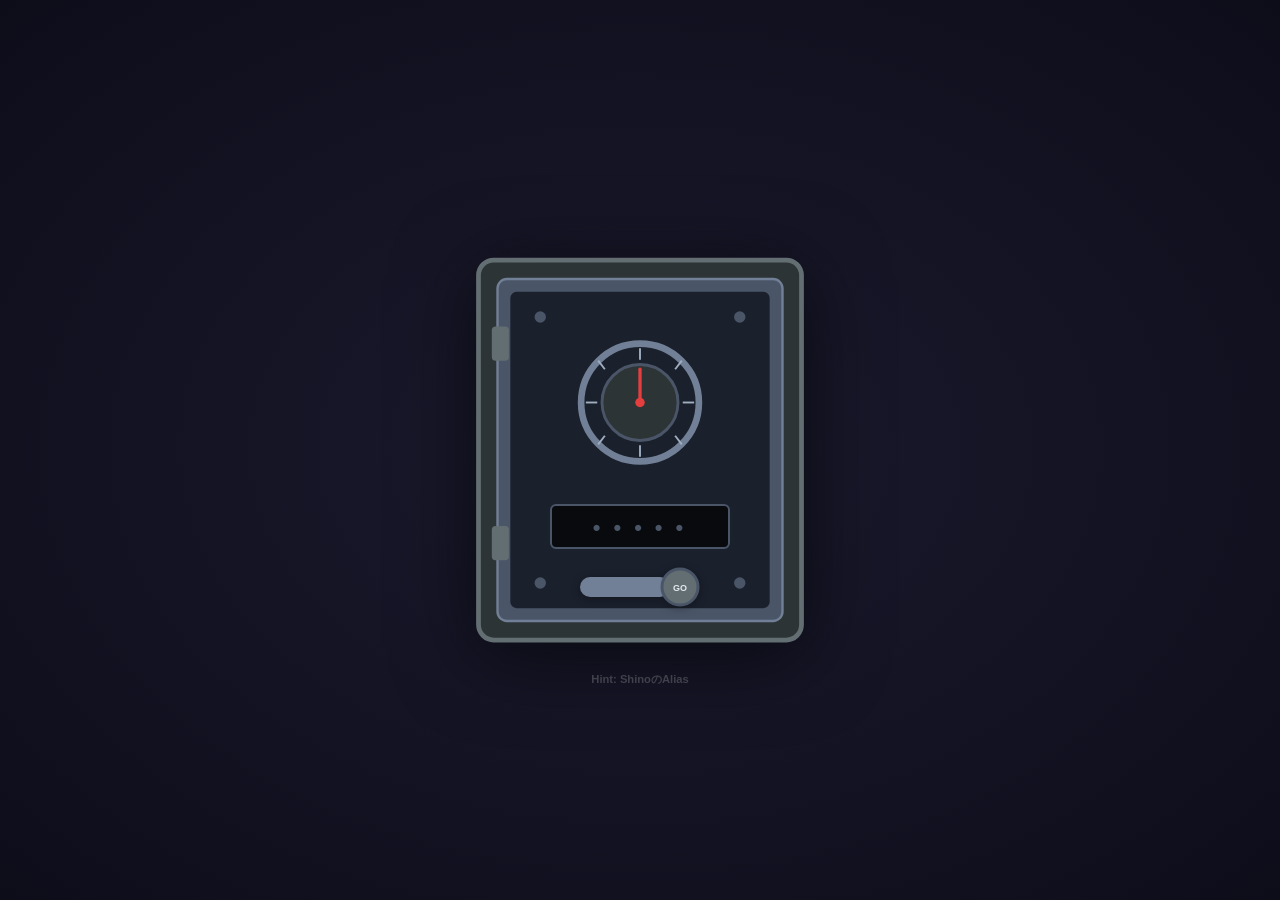
==== index.html @ c8a21c86 "Update index.html" ====
<!DOCTYPE html>
<html lang="ja"><head><style id="qw-theme">:root {
  --color-bg: #f2f1f4;
  --color-text: #352f3d;
  --color-navbar-bg: #eae8ed;
  --color-bg-chat-view: #fcfcfd;
  --color-bg-secondary: #ffffff;
  --color-bg-tertiary: #eae8ed;
  --color-bg-hover: #dcdadf;
  --color-surface: #eae8ed;
  --color-surface-hover: #dcdadf;
  --color-surface-active: #c1bec6;
  --color-border: #c1bec6;
  --color-border-light: #dcdadf;
  --color-border-strong: #c1bec6;
  --color-primary: #4200db;
  --color-primary-dark: #35009e;
  --color-primary-light: #8575ff;
  --color-primary-bg: #e8e6ff;
  --color-primary-hover-border: #35009e;
  --color-nav-icon-active: #4200db;
  --color-nav-hover-border: #4200db;
  --color-primary-alpha-3: color-mix(in srgb, #4200db 3%, transparent);
  --color-primary-alpha-5: color-mix(in srgb, #4200db 5%, transparent);
  --color-primary-alpha-8: color-mix(in srgb, #4200db 8%, transparent);
  --color-primary-alpha-12: color-mix(in srgb, #4200db 12%, transparent);
  --color-primary-alpha-15: color-mix(in srgb, #4200db 15%, transparent);
  --color-primary-alpha-20: color-mix(in srgb, #4200db 20%, transparent);
  --color-primary-alpha-25: color-mix(in srgb, #4200db 25%, transparent);
  --color-primary-alpha-30: color-mix(in srgb, #4200db 30%, transparent);
  --color-primary-alpha-40: color-mix(in srgb, #4200db 40%, transparent);
  --color-primary-alpha-50: color-mix(in srgb, #4200db 50%, transparent);
  --color-primary-alpha-60: color-mix(in srgb, #4200db 60%, transparent);
  --color-primary-subtle: color-mix(in srgb, #4200db 18%, transparent);
  --color-primary-border: #8575ff;
  --color-focus-ring: color-mix(in srgb, #4200db 50%, transparent);
  --color-sidebar-hover: color-mix(in srgb, #4200db 12%, transparent);
  --color-accent: #4200db;
  --color-accent-foreground: #4200db;
  --color-accent-dark: #35009e;
  --color-accent-light: #e8e6ff;
  --color-accent-inverse: #ffffff;
  --color-link: #4200db;
  --color-primary-gradient-end: #e8e6ff;
  --color-primary-bg-solid: #eae8ed;
  --color-user-bubble: #F3F3F7;
  --color-user-bubble-text: #352f3d;
  --color-text-secondary: #5e5966;
  --color-text-tertiary: #7a7582;
  --color-text-muted: #938f9b;
  --color-text-on-primary: #f2f1f4;
  --color-success: #00802f;
  --color-success-dark: #00471e;
  --color-success-light: #d9ffd6;
  --color-success-hover: #005c26;
  --color-success-bg: #e6f4eb;
  --color-success-border: #c4dccb;
  --color-success-foreground: #00802f;
  --color-success-dark-foreground: #00471e;
  --color-success-text: #00471e;
  --color-error: #db0000;
  --color-error-dark: #700000;
  --color-error-light: #ffe0e0;
  --color-error-hover: #ffe0e0;
  --color-error-bg: #fbe9ea;
  --color-error-border: #eecbcd;
  --color-error-active-border: #db0000;
  --color-error-foreground: #db0000;
  --color-error-dark-foreground: #700000;
  --color-error-inverse: #ffffff;
  --color-error-text: #700000;
  --color-warning: #f2b100;
  --color-warning-dark: #573a00;
  --color-warning-light: #fffbbd;
  --color-warning-hover: #db9200;
  --color-warning-bg: #fdf6e4;
  --color-warning-border: #f5dda6;
  --color-warning-foreground: #f2b100;
  --color-warning-dark-foreground: #573a00;
  --color-warning-inverse: #573a00;
  --color-surface-warning: #fffbbd;
  --color-text-warning: #573a00;
  --color-info: #006ce0;
  --color-info-dark: #002a66;
  --color-info-light: #d1f1ff;
  --color-info-hover: #003b8f;
  --color-info-bg: #e6f0fb;
  --color-info-border: #c0d5ec;
  --color-info-foreground: #006ce0;
  --color-info-dark-foreground: #002a66;
  --color-info-inverse: #ffffff;
  --color-overlay: #dcdadf80;
  --color-shadow: #352f3d40;
  --color-hover: #352f3d0d;
  --color-tooltip-bg: #eae8ed;
  --color-tooltip-text: #352f3d;
  --color-voice-purple: #8575ff;
  --color-voice-purple-dark: #4200db;
  --color-voice-purple-light: #8575ff;
  --color-voice-red: #db0000;
  --color-voice-red-dark: #700000;
  --color-voice-amber: #f2b100;
  --color-voice-purple-glow: rgba(66, 0, 219, .4);
  --color-voice-red-glow: rgba(219, 0, 0, .4);
  --font-sans: "Amazon Ember", "Helvetica Neue", "Segoe UI", Roboto, Helvetica, Arial, sans-serif;
  --font-mono: "SF Mono", "Monaco", "Menlo", "Consolas", monospace;
  --text-2xs: .5625rem;
  --text-xs: .625rem;
  --text-sm: .6875rem;
  --text-base: .75rem;
  --text-md: .8125rem;
  --text-lg: .875rem;
  --text-xl: 1rem;
  --text-2xl: 1.125rem;
  --text-3xl: 1.25rem;
  --text-4xl: 1.5rem;
  --text-5xl: 2rem;
  --spacing-1: calc(.25rem * 1);
  --spacing-1-5: calc(.25rem * 1.5);
  --spacing-2: calc(.25rem * 2);
  --spacing-3: calc(.25rem * 3);
  --spacing-4: calc(.25rem * 4);
  --spacing-5: calc(.25rem * 5);
  --spacing-6: calc(.25rem * 6);
  --spacing-7: calc(.25rem * 7);
  --spacing-8: calc(.25rem * 8);
  --spacing-9: calc(.25rem * 9);
  --spacing-10: calc(.25rem * 10);
  --radius-sm: 6px;
  --radius-md: 10px;
  --radius-card: 12px;
  --radius-lg: 16px;
  --radius-pill: 8px;
  --shadow-sm: 0 1px 2px rgba(53, 47, 61, .06);
  --shadow-md: 0 4px 12px rgba(53, 47, 61, .1);
  --color-success-bg-solid: #d9ffd6;
  --color-error-bg-solid: #ffe0e0;
  --color-error-border-solid: #ffe0e0;
  --color-warning-bg-solid: #fffbbd;
  --color-warning-text: #573a00;
  --color-info-bg-solid: #d1f1ff;
  --color-info-bg-solid-alt: #d1f1ff;
  --color-info-text: #002a66;
  --color-info-text-alt: #002a66;
  --color-emerald: #367c53;
  --color-teal: #0c9aa7;
  --color-code-bg: #eae8ed;
  --color-code-header-bg: #dcdadf;
  --color-code-text: #352f3d;
  --color-code-border: #c1bec6;
  --color-code-muted: #5e5966;
  --color-inline-code-bg: #eae8ed;
  --color-inline-code-text: #352f3d;
  --color-inline-code-border: #c1bec6;
  --color-scrollbar-thumb: #c1bec6;
  --color-scrollbar-track: transparent;
  --color-graph-node-text: #352f3d;
  --color-graph-node-text-dim: #938f9b;
  --color-graph-edge-default: #938f9b;
  --color-graph-edge-cross: #d08025;
  --color-graph-edge-text: #5e5966;
  --color-graph-edge-stroke: #f2f1f4;
  --color-graph-highlight-bg: #FF6B6B;
  --color-graph-highlight-border: #E74C3C;
  --color-graph-search-bg: #FFD700;
  --color-graph-search-border: #FFA500;
  --color-graph-focus-border: #C0392B;
  --color-graph-external-border: #938f9b;
  --color-graph-cat-file: #3878b0;
  --color-graph-cat-folder: #5e5966;
  --color-graph-cat-file-aggregate: #2d6a9f;
  --color-graph-cat-class: #7138cc;
  --color-graph-cat-function: #367c53;
  --color-graph-cat-method: #0c9aa7;
  --color-graph-cat-variable: #d08025;
  --color-graph-cat-import: #b06a1a;
  --color-graph-cat-module: #5e35a8;
  --color-graph-cat-concept: #993333;
  --color-graph-cat-person: #c44d4d;
  --color-graph-cat-org: #0c9aa7;
  --color-graph-cat-organization: #0c9aa7;
  --color-graph-cat-product: #8e47ff;
  --color-graph-cat-metric: #c44d78;
  --color-graph-cat-location: #34495E;
  --color-graph-cat-date: #b34d8a;
  --color-graph-cat-code: #3878b0;
  --color-graph-cat-doc: #5e5966;
  --color-graph-cat-url: #367c53;
  --color-graph-cat-email: #5e35a8;
  --color-graph-cat-unknown: #938f9b;
  --color-graph-rel-contains: #938f9b;
  --color-graph-rel-extends: #7138cc;
  --color-graph-rel-implements: #3878b0;
  --color-graph-rel-imports: #d08025;
  --color-graph-rel-uses: #367c53;
  --color-graph-rel-calls: #367c53;
  --color-graph-rel-references: #d08025;
  --color-graph-rel-related-to: #938f9b;
  --color-graph-rel-works-on: #993333;
  --color-graph-rel-owns: #0c9aa7;
  --color-graph-rel-depends-on: #b06a1a;
  --color-graph-rel-parent-of: #938f9b;
  --qs-content: #fff;
  --qs-main: #fff;
  --qs-primary-foreground: #131920;
  --qs-secondary-foreground: #656871;
  --qs-tertiary-foreground: #938f9b;
  --qs-placeholder-foreground: #8c8c94;
  --qs-divider: #dedee3;
  --qs-default-border: #8c8c94;
  --qs-neutral-soft: #b4b4bb;
  --qs-neutral-gray-50: #eae8ed;
  --qs-tertiary-background: #eae8ed;
  --qs-action-hover: #f3f3f7;
  --qs-primary-default: #4200db;
  --qs-primary-dark: #35009e;
  --qs-primary-light: #e8e6ff;
  --qs-success-default: #00802f;
  --qs-error-default: #db0000;
  --qs-font-sans: "Amazon Ember", "Helvetica Neue", "Segoe UI", Helvetica, Arial, sans-serif;
  --qs-font-family: "Amazon Ember", "Helvetica Neue", "Segoe UI", Helvetica, Arial, sans-serif;
  --qs-font-base-letter-spacing: .15px;
  --qs-shadow-sm: 0 0 2px 0 #00000029, 0 0 4px 0 #00000029;
  --qs-shadow-md: 0 0 2px 0 #00000029, 0 2px 8px 1px #00000029;
  --qs-shadow-lg: 0 4px 16px 4px #00000029, 0 2px 6px 1px #00000029;
  --qs-shadow-xl: 0 4px 8px 2px #00000029, 0 6px 20px 4px #00000029;
  --qs-width-modal-sm: 384px;
  --qs-width-modal-md: 600px;
  --qs-width-modal-lg: 1136px;
  --qs-grid-gap: 16px;
  --qs-grid-gap-xl: 24px;
  --qs-primary-medium: #8575ff;
  --qs-primary-inverse: #fff;
  --qs-neutral-lightest: #f9f9fb;
  --qs-neutral-light: #f3f3f7;
  --qs-neutral-default: #dedee3;
  --qs-neutral-medium: #8c8c94;
  --qs-neutral-deep: #656871;
  --qs-neutral-dark: #333843;
  --qs-neutral-strong: #131920;
  --qs-neutral-white: #fff;
  --qs-neutral-black: #000;
  --qs-success-medium: #005c26;
  --qs-success-dark: #00471e;
  --qs-success-light: #d9ffd6;
  --qs-success-inverse: #fff;
  --qs-info-default: #006ce0;
  --qs-info-medium: #003b8f;
  --qs-info-dark: #002a66;
  --qs-info-light: #d1f1ff;
  --qs-info-inverse: #fff;
  --qs-warning-default: #f2b100;
  --qs-warning-medium: #db9200;
  --qs-warning-dark: #573a00;
  --qs-warning-light: #fffbbd;
  --qs-warning-inverse: #573a00;
  --qs-warning-experimental: #f2b100;
  --qs-warning-experimental-light: #fffbbd;
  --qs-warning-experimental-light-foreground: #fffbbd;
  --qs-error-medium: #900;
  --qs-error-dark: #700000;
  --qs-error-light: #ffe0e0;
  --qs-error-inverse: #fff;
  --qs-connection-default: #db3300;
  --qs-connection-soft: #ff997a;
  --qs-connection-light: #ffe0d6;
  --qs-connection-dark: #661800;
  --qs-automation-default: #b3008f;
  --qs-automation-medium: #d600ba;
  --qs-automation-soft: #ff94f1;
  --qs-automation-light: #ffe0fb;
  --qs-automation-dark: #660052;
  --qs-insight-default: #a000b8;
  --qs-insight-soft: #f299ff;
  --qs-insight-light: #fce6ff;
  --qs-insight-dark: #590066;
  --qs-visualization-default: #7300e5;
  --qs-visualization-soft: #d4a8ff;
  --qs-visualization-light: #f2e5ff;
  --qs-visualization-dark: #45008a;
  --qs-spice: #ff9800;
  --qs-coachmark: #006ce0;
  --qs-brand: #fff;
  --qs-brand-foreground: #131920;
  --qs-brand-navbar: #131920;
  --qs-brand-navbar-foreground: #fff;
  --qs-brand-navbar-light: #dedee3;
  --qs-brand-navbar-dark: #000;
  --qs-application-navbar: #4200db;
  --qs-application-navbar-foreground: #fff;
  --qs-application-navbar-light: #e8e6ff;
  --qs-application-navbar-dark: #35009e;
  --qs-dimension: #4200db;
  --qs-dimension-foreground: #fff;
  --qs-dimension-experimental: #4200db;
  --qs-dimension-experimental-foreground: #4200db;
  --qs-measure: #00802f;
  --qs-measure-foreground: #fff;
  --qs-measure-experimental: #f2b100;
  --qs-measure-experimental-foreground: #f2b100;
  --qs-content-inverse: #333843;
  --qs-content-inverse-active: #131920;
  --qs-secondary: #dedee3;
  --qs-disabled: #8c8c94;
  --qs-divider-light: #f3f3f7;
  --qs-hover-border: #333843;
  --qs-active-border: #4200db;
  --qs-disabled-border: #dedee3;
  --qs-error-border: #ffe0e0;
  --qs-error-active-border: #db0000;
  --qs-disabled-foreground: #b4b4bb;
  --qs-primary-inverse-foreground: #fff;
  --qs-error-foreground: #db0000;
  --qs-contrast-foreground: #131920;
  --qs-main-foreground: #131920;
  --qs-main-secondary-foreground: #656871;
  --qs-action-disabled: #f3f3f7;
  --qs-action-active: #e8e6ff;
  --qs-default-badge: #dedee3;
  --qs-tag-default: #dedee3;
  --qs-tag-soft-border: #b4b4bb;
  --qs-focus-offset: 1px;
  --qs-toggle-tile-sm: calc(.25rem * 8);
  --qs-toggle-tile-md: calc(.25rem * 12);
  --qs-toggle-tile-lg: calc(.25rem * 15);
  --qs-shadow-pin-right: inset 4px 0 4px -4px #00000029;
  --qs-shadow-pin-left: inset -4px 0 4px -4px #00000029;
  --react-pdf-text-layer: 1;
  --highlight-bg-color: rgba(180, 0, 170, 1);
  --highlight-selected-bg-color: rgba(0, 100, 0, 1);
  --react-pdf-annotation-layer: 1;
  --annotation-unfocused-field-background: url("data:image/svg+xml;charset=UTF-8,<svg width='1px' height='1px' xmlns='http://www.w3.org/2000/svg'><rect width='100%' height='100%' style='fill:rgba(0, 54, 255, 0.13);'/></svg>");
  --input-focus-border-color: Highlight;
  --input-focus-outline: 1px solid Canvas;
  --input-unfocused-border-color: transparent;
  --input-disabled-border-color: transparent;
  --input-hover-border-color: black;
  --link-outline: none;
  color-scheme: light;
}
body { background: var(--color-bg); color: var(--color-text); }
a { color: var(--color-link, var(--color-primary)); }</style>
<meta charset="UTF-8">
<meta name="viewport" content="width=device-width,initial-scale=1">
<title>EITS Warikan</title>
<style>
*{margin:0;padding:0;box-sizing:border-box;}
:root{
  --blue:#1a73e8;--blue-light:#e8f0fe;--blue-dark:#1557b0;
  --green:#34a853;--green-light:#e6f4ea;
  --red:#ea4335;--yellow:#fbbc05;
  --bg:transparent;--surface:rgba(255,255,255,0.7);
  --card-bg:rgba(255,255,255,0.55);
  --text:#1d1d1f;--text-secondary:#48484a;--text-tertiary:#6c6c70;
  --border:rgba(0,0,0,0.08);--border-light:rgba(0,0,0,0.04);
  --glass:rgba(255,255,255,0.5);
  --shadow:0 0 0 0.5px rgba(0,0,0,0.05), 0 4px 16px rgba(0,0,0,0.06);
  --radius:24px;--radius-sm:12px;
  --sidebar-w:200px;
}
html{scroll-behavior:smooth;}
body{font-family:'Ember Modern Display',Meiryo,sans-serif;font-weight:700;background:#e8e4df;color:var(--text);line-height:1.6;overflow-x:hidden;min-height:100vh;}
button{cursor:pointer;font-family:inherit;border:none;outline:none;}
input,textarea,select{font-family:inherit;outline:none;}

/* ===== LOCK SCREEN ===== */
#lockScreen{position:fixed;inset:0;z-index:9999;display:flex;align-items:center;justify-content:center;overflow:hidden;}
.vault-bg{position:absolute;inset:0;background:radial-gradient(ellipse at center,#1a1a2e 0%,#0d0d1a 100%);}
.vault-illustration{position:relative;width:380px;height:auto;display:flex;flex-direction:column;align-items:center;}
.vault-svg{width:100%;height:auto;filter:drop-shadow(0 12px 40px rgba(0,0,0,0.6));}
.vault-pointer{transform-origin:200px 170px;animation:dialSpin 4s ease-in-out infinite alternate;}
@keyframes dialSpin{0%{transform:rotate(0deg);}50%{transform:rotate(120deg);}100%{transform:rotate(-30deg);}}

/* Password slot - sits below the dial, inside the vault door */
.vault-pass-slot{position:absolute;top:63%;left:50%;transform:translateX(-50%);width:180px;}
.vault-pw-input{width:100%;padding:10px 14px;background:rgba(0,0,0,0.7);border:2px solid #4a5568;border-radius:6px;color:#fff;font-size:1.1rem;text-align:center;letter-spacing:6px;transition:border-color 0.2s,box-shadow 0.2s;}
.vault-pw-input:focus{border-color:#e53e3e;box-shadow:0 0 16px rgba(229,62,62,0.3);}
.vault-pw-input::placeholder{color:#4a5568;letter-spacing:4px;font-size:0.9rem;}

/* Lever = unlock button */
.vault-lever{position:absolute;top:78%;left:50%;transform:translateX(-50%);background:none;border:none;width:120px;height:40px;cursor:pointer;transition:transform 0.2s;}
.vault-lever:hover{transform:translateX(-50%) rotate(-8deg);}
.vault-lever:active{transform:translateX(-50%) rotate(-20deg);}
.lever-svg{width:100%;height:100%;filter:drop-shadow(0 2px 4px rgba(0,0,0,0.3));}

.vault-hint{position:absolute;bottom:-30px;left:50%;transform:translateX(-50%);font-size:0.7rem;color:rgba(255,255,255,0.2);white-space:nowrap;}
.lock-error{position:absolute;bottom:-50px;left:50%;transform:translateX(-50%);font-size:0.75rem;color:#fc8181;opacity:0;transition:opacity 0.3s;white-space:nowrap;}
.lock-error.show{opacity:1;}

/* ===== VAULT ANIMATION ===== */
#lockScreen{transition:opacity 0.6s ease;}
#lockScreen.vault-opening .vault-pointer{
  animation:dialUnlock 0.6s ease-out forwards !important;
}
#lockScreen.vault-opening .vault-lever{
  transform:translateX(-50%) rotate(-45deg) !important;
  transition:transform 0.4s ease !important;
}
@keyframes dialUnlock{
  0%{transform:rotate(-30deg);}
  50%{transform:rotate(200deg);}
  100%{transform:rotate(360deg);}
}
@keyframes vaultShake{
  0%,100%{transform:translateX(0);}
  20%{transform:translateX(-8px);}
  40%{transform:translateX(8px);}
  60%{transform:translateX(-5px);}
  80%{transform:translateX(5px);}
}
#lockScreen.vault-wrong .vault-illustration{
  animation:vaultShake 0.4s ease;
}
#lockScreen.vault-open{
  opacity:0;pointer-events:none;
}
#lockScreen.vault-open .vault-svg{
  transform:scale(1.2);
  transition:transform 0.8s cubic-bezier(0.4,0,0.2,1);
}
#lockScreen.vault-open .vault-door-rect{
  fill:#374151;
  transition:fill 0.5s ease;
}
/* ===== YEN PROGRESS ===== */
.yen-dot{
  position:absolute;
  pointer-events:none;
  border-radius:50%;
  opacity:0;
  transform:scale(0.6);
  transition:opacity 0.5s ease,transform 0.5s ease;
  box-shadow:inset 0 -2px 4px rgba(0,0,0,0.15),0 1px 2px rgba(0,0,0,0.08);
}
.yen-dot.visible{
  opacity:0.85;
  transform:scale(1);
}

/* ===== LAYOUT ===== */
.sidebar{position:fixed;top:0;left:0;width:var(--sidebar-w);height:100vh;background:rgba(255,255,255,0.6);backdrop-filter:blur(30px);-webkit-backdrop-filter:blur(30px);border-right:1px solid rgba(0,0,0,0.06);padding:28px 10px;z-index:100;display:flex;flex-direction:column;gap:2px;}

.bg-art{position:fixed;top:0;left:var(--sidebar-w);right:0;bottom:0;pointer-events:none;z-index:0;opacity:0;}
.nav-dots{position:fixed;right:24px;top:50%;transform:translateY(-50%);display:flex;flex-direction:column;gap:10px;z-index:50;}
.nav-dot{width:7px;height:7px;border-radius:50%;background:rgba(0,0,0,0.15);cursor:pointer;transition:all 0.2s;border:none;padding:0;}
.nav-dot.active{background:rgba(0,0,0,0.5);transform:scale(1.3);}
.scroll-container{margin-left:var(--sidebar-w);height:100vh;overflow-y:hidden;position:relative;z-index:2;overscroll-behavior:none;}
.card-page{height:100vh;display:flex;align-items:center;justify-content:center;padding:40px;}
.card{background:rgba(255,255,255,0.72);backdrop-filter:blur(40px) saturate(1.5);-webkit-backdrop-filter:blur(40px) saturate(1.5);border-radius:16px;padding:32px;box-shadow:0 0 0 0.5px rgba(0,0,0,0.04),0 4px 24px rgba(0,0,0,0.06);max-width:640px;width:100%;position:relative;border:1px solid rgba(255,255,255,0.8);max-height:calc(100vh - 80px);display:flex;flex-direction:column;overflow:hidden;}
.card-title{font-size:0.85rem;font-weight:600;color:rgba(0,0,0,0.85);margin-bottom:18px;padding-bottom:10px;border-bottom:1px solid rgba(0,0,0,0.06);}




.card-body-scroll{flex:1;overflow-y:auto;min-height:0;overscroll-behavior:contain;-webkit-overflow-scrolling:touch;}
/* ===== SIDEBAR ===== */
.sidebar-brand{font-size:0.8rem;font-weight:600;color:rgba(0,0,0,0.6);margin-bottom:28px;padding:8px 10px;letter-spacing:-0.2px;}
.sidebar-brand span{color:#007aff;font-weight:600;}
.agenda-list{list-style:none;flex:1;}
.agenda-item{display:flex;align-items:center;gap:8px;padding:8px 10px;border-radius:8px;margin-bottom:2px;cursor:pointer;transition:all 0.15s;font-size:0.8rem;font-weight:500;color:rgba(0,0,0,0.75);}
.agenda-item:hover{background:rgba(255,255,255,0.35);}
.agenda-item .step-num{width:20px;height:20px;border-radius:50%;background:rgba(255,255,255,0.5);display:flex;align-items:center;justify-content:center;font-size:0.6rem;font-weight:600;color:rgba(0,0,0,0.5);flex-shrink:0;box-shadow:0 1px 3px rgba(0,0,0,0.08);}
.agenda-item.done .step-num{background:rgba(52,199,89,0.2);color:#248a3d;box-shadow:0 1px 3px rgba(52,199,89,0.15);}

/* ===== FORM ELEMENTS ===== */
.form-row{display:flex;gap:8px;align-items:center;margin-bottom:8px;flex-wrap:wrap;}
.input{padding:8px 14px;border:0.5px solid rgba(0,0,0,0.08);border-radius:10px;font-size:0.82rem;font-weight:500;background:rgba(255,255,255,0.45);backdrop-filter:blur(8px);-webkit-backdrop-filter:blur(8px);color:var(--text);transition:all 0.2s;box-shadow:inset 0 1px 2px rgba(0,0,0,0.04);}
.input:focus{border-color:rgba(0,122,255,0.4);background:rgba(255,255,255,0.65);box-shadow:0 0 0 3px rgba(0,122,255,0.08);}
.input::placeholder{color:rgba(0,0,0,0.3);}
.input-sm{padding:6px 10px;font-size:0.78rem;}
select.input{color:var(--text);background:rgba(255,255,255,0.45);}
select.input option{background:rgba(255,255,255,0.95);color:var(--text);}
.btn{padding:8px 18px;border-radius:20px;font-size:0.78rem;font-weight:500;transition:all 0.15s;backdrop-filter:blur(8px);-webkit-backdrop-filter:blur(8px);}
.btn-filled{background:rgba(0,122,255,0.9);color:#fff;box-shadow:0 2px 8px rgba(0,122,255,0.2);}
.btn-filled:hover{background:#007aff;box-shadow:0 3px 12px rgba(0,122,255,0.3);}
.btn-tonal{background:rgba(255,255,255,0.4);color:#007aff;border:0.5px solid rgba(0,0,0,0.06);box-shadow:0 1px 4px rgba(0,0,0,0.04);}
.btn-tonal:hover{background:rgba(255,255,255,0.6);box-shadow:0 2px 8px rgba(0,0,0,0.06);}
.btn-outline{background:rgba(255,255,255,0.3);border:0.5px solid rgba(0,0,0,0.08);color:var(--text-secondary);box-shadow:0 0.5px 2px rgba(0,0,0,0.04);}
.btn-outline:hover{background:rgba(255,255,255,0.5);}
.btn-danger{background:rgba(255,59,48,0.08);color:#ff3b30;border:0.5px solid rgba(255,59,48,0.1);}
.btn-danger:hover{background:rgba(255,59,48,0.14);}
.btn-sm{padding:6px 14px;font-size:0.72rem;border-radius:16px;}
.btn-group{display:flex;gap:6px;flex-wrap:wrap;margin-bottom:12px;}
.card-badge{display:inline-flex;align-items:center;gap:4px;padding:3px 8px;background:rgba(0,0,0,0.04);border:none;border-radius:6px;font-size:0.68rem;color:var(--text-secondary);margin-right:4px;}

/* ===== TABLES ===== */
.data-table{width:100%;border-collapse:separate;border-spacing:0;}
.data-table th{text-align:left;padding:8px 10px;font-size:0.68rem;font-weight:500;color:var(--text-tertiary);text-transform:uppercase;letter-spacing:0.5px;border-bottom:1px solid rgba(0,0,0,0.06);white-space:nowrap;}
.data-table td{padding:8px 10px;font-size:0.8rem;font-weight:600;border-bottom:1px solid rgba(0,0,0,0.04);vertical-align:middle;}
.data-table tr:last-child td{border-bottom:none;}
.data-table tbody tr:hover td{background:rgba(0,122,255,0.06);border-radius:6px;}
.member-scroll>div:hover{background:rgba(0,122,255,0.06);border-radius:6px;}
.data-table input[type="checkbox"]{width:15px;height:15px;accent-color:#007aff;cursor:pointer;}

/* ===== RESULTS TABLE ===== */
.results-table{width:100%;border-collapse:separate;border-spacing:0 3px;}
.results-table tr{background:rgba(0,0,0,0.03);border-radius:8px;}
.results-table tr:hover{background:rgba(0,122,255,0.08);}
.results-table td{padding:10px 14px;font-size:0.8rem;}
.results-table td:first-child{border-radius:8px 0 0 8px;font-weight:500;color:var(--text);}
.results-table td:nth-child(2){color:var(--text-secondary);font-size:0.72rem;}
.results-table td:last-child{border-radius:0 8px 8px 0;text-align:right;font-weight:600;color:#007aff;white-space:nowrap;}
.results-diff{margin-top:14px;padding:10px 14px;border-radius:10px;font-size:0.78rem;text-align:center;}
.results-diff.ok{background:rgba(52,199,89,0.1);color:#248a3d;border:1px solid rgba(52,199,89,0.15);}
.results-diff.warn{background:rgba(255,149,0,0.1);color:#c93400;border:1px solid rgba(255,149,0,0.15);}

/* ===== TEXTAREA ===== */
.textarea{width:100%;padding:10px 14px;border:0.5px solid rgba(0,0,0,0.08);border-radius:10px;font-size:0.78rem;line-height:1.6;resize:vertical;min-height:100px;background:rgba(255,255,255,0.4);color:var(--text);}
.textarea:focus{border-color:rgba(0,122,255,0.4);}

/* ===== MODAL ===== */
.modal-overlay{display:none;position:fixed;inset:0;z-index:500;background:rgba(0,0,0,0.3);backdrop-filter:blur(4px);-webkit-backdrop-filter:blur(4px);align-items:center;justify-content:center;}
.modal-overlay.show{display:flex;}
.modal{width:90%;max-width:500px;background:rgba(255,255,255,0.8);backdrop-filter:blur(40px) saturate(1.5);-webkit-backdrop-filter:blur(40px) saturate(1.5);border:1px solid rgba(255,255,255,0.5);border-radius:16px;padding:28px;box-shadow:0 16px 48px rgba(0,0,0,0.12);}
.modal h3{font-size:0.9rem;font-weight:500;margin-bottom:16px;color:var(--text);}

/* ===== RESPONSIVE ===== */
@media(max-width:768px){
  :root{--sidebar-w:0px;}
  .sidebar{display:none;}
  .nav-dots{right:12px;}
  .card-page{padding:20px 16px;height:100vh;}
  .card{padding:28px 20px;border-radius:20px;}
}
</style>
</head>
<body>

<!-- LOCK SCREEN -->
<div id="lockScreen">
  <div class="vault-bg"></div>
  
  <div class="vault-illustration">
    <svg viewBox="0 0 400 440" class="vault-svg">
      <!-- Vault body (larger) -->
      <rect x="30" y="20" width="340" height="400" rx="16" fill="#2d3436" stroke="#636e72" stroke-width="5"></rect>
      <!-- Vault door frame -->
      <rect x="50" y="40" width="300" height="360" rx="10" fill="#4a5568" stroke="#718096" stroke-width="2.5"></rect>
      <!-- Vault door -->
      <rect x="62" y="52" width="276" height="336" rx="8" fill="#1a202c" stroke="#4a5568" stroke-width="3" class="vault-door-rect"></rect>
      <!-- Hinges left -->
      <rect x="44" y="90" width="18" height="36" rx="4" fill="#636e72"></rect>
      <rect x="44" y="300" width="18" height="36" rx="4" fill="#636e72"></rect>
      <!-- Dial ring -->
      <circle cx="200" cy="170" r="62" fill="none" stroke="#718096" stroke-width="7" class="vault-dial-ring"></circle>
      <!-- Dial ticks -->
      <g stroke="#a0aec0" stroke-width="2" class="vault-ticks">
        <line x1="200" y1="113" x2="200" y2="125"></line><line x1="200" y1="215" x2="200" y2="227"></line>
        <line x1="143" y1="170" x2="155" y2="170"></line><line x1="245" y1="170" x2="257" y2="170"></line>
        <line x1="156" y1="126" x2="163" y2="135"></line><line x1="237" y1="135" x2="244" y2="126"></line>
        <line x1="156" y1="214" x2="163" y2="205"></line><line x1="237" y1="205" x2="244" y2="214"></line>
      </g>
      <!-- Dial face -->
      <circle cx="200" cy="170" r="40" fill="#2d3436" stroke="#4a5568" stroke-width="3"></circle>
      <!-- Dial pointer -->
      <line x1="200" y1="170" x2="200" y2="135" stroke="#e53e3e" stroke-width="3.5" stroke-linecap="round" class="vault-pointer"></line>
      <!-- Dial center dot -->
      <circle cx="200" cy="170" r="5" fill="#e53e3e"></circle>
      <!-- Bolts -->
      <circle cx="95" cy="80" r="6" fill="#4a5568"></circle><circle cx="305" cy="80" r="6" fill="#4a5568"></circle>
      <circle cx="95" cy="360" r="6" fill="#4a5568"></circle><circle cx="305" cy="360" r="6" fill="#4a5568"></circle>
    </svg>
    
    <!-- Password input (positioned over the red bar area below dial) -->
    <div class="vault-pass-slot">
      <input class="vault-pw-input" type="password" id="pwInput" placeholder="● ● ● ● ●" onkeydown="if(event.key==='Enter')document.getElementById('pwBtn').click()">
    </div>
    
    <!-- Handle = UNLOCK button -->
    <button class="vault-lever" id="pwBtn" onclick="checkPw()">
      <svg viewBox="0 0 120 40" class="lever-svg">
        <rect x="0" y="10" width="90" height="20" rx="10" fill="#718096"></rect>
        <circle cx="100" cy="20" r="18" fill="#636e72" stroke="#4a5568" stroke-width="3"></circle>
        <text x="100" y="24" text-anchor="middle" font-size="9" fill="#e2e8f0" font-weight="600">GO</text>
      </svg>
    </button>
    
    <div class="vault-hint">Hint: ShinoのAlias</div>
    <div class="lock-error" id="pwError">パスワードが違います</div>
  </div>
</div>

<!-- APP -->
<div id="app">
<div class="layout">

<!-- SIDEBAR -->
<nav class="sidebar">
  <div class="sidebar-brand"><span>EITS</span> Warikan</div>
  <ul class="agenda-list">
    <li class="agenda-item" data-step="0" onclick="goTo(0)"><span class="step-num">1</span>メンバー</li>
    <li class="agenda-item" data-step="1" onclick="goTo(1)"><span class="step-num">2</span>送別品</li>
    <li class="agenda-item" data-step="2" onclick="goTo(2)"><span class="step-num">3</span>金額</li>
    <li class="agenda-item" data-step="3" onclick="goTo(3)"><span class="step-num">4</span>参加</li>
    <li class="agenda-item" data-step="4" onclick="goTo(4)"><span class="step-num">5</span>結果</li>
    <li class="agenda-item" data-step="5" onclick="goTo(5)"><span class="step-num">6</span>共有</li>
  </ul>
</nav>



<!-- YEN PROGRESS (pure HTML/CSS) -->
<div id="yenContainer" style="position:fixed;top:0;left:var(--sidebar-w);right:0;bottom:0;pointer-events:none;z-index:1;overflow:hidden;"></div>

<!-- BG ART -->
<div class="bg-art">
  <svg viewBox="0 0 1000 1000" preserveAspectRatio="xMidYMid slice">
    <path d="M0 200 Q250 100 500 200 T1000 200" stroke="#4285F4" fill="none" stroke-width="1.5"></path>
    <path d="M0 400 Q300 300 600 400 T1000 400" stroke="#EA4335" fill="none" stroke-width="1"></path>
    <path d="M0 600 Q350 700 700 600 T1000 600" stroke="#FBBC05" fill="none" stroke-width="1"></path>
    <path d="M0 800 Q200 700 500 800 T1000 800" stroke="#34A853" fill="none" stroke-width="0.8"></path>
    <circle cx="150" cy="350" r="60" stroke="#34A853" fill="none" stroke-width="0.8"></circle>
    <circle cx="800" cy="250" r="90" stroke="#4285F4" fill="none" stroke-width="0.6"></circle>
    <circle cx="600" cy="750" r="40" stroke="#EA4335" fill="none" stroke-width="0.6"></circle>
  </svg>
</div>

<!-- NAV DOTS -->
<div class="nav-dots" id="navDots"></div>

<!-- SCROLL CONTAINER -->
<div class="scroll-container" id="scroller">

<!-- PAGE 0: Members -->
<div class="card-page" data-page="0">
<div class="card">
  <div class="card-title">メンバー</div>
  <div class="btn-group">
    <button class="btn btn-filled" onclick="loadPaid()">Paid読込</button>
    <button class="btn btn-tonal" onclick="openBulkModal()">一括入力</button>
  </div>
  <div class="form-row" style="margin-top:8px;">
    <input class="input" style="flex:1;" id="newName" placeholder="名前を追加" onkeydown="if(event.key==='Enter'){addMember();}">
    <select class="input" id="newRole" style="width:80px;"><option value="L4">L4</option><option value="L5">L5</option><option value="TL">TL</option><option value="L6">L6</option></select>
    <button class="btn btn-tonal btn-sm" onclick="addMember()">追加</button>
  </div>
  <div id="memberBadges" class="btn-group" style="margin-top:8px;"></div>
  <div id="memberList" class="card-body-scroll"></div>
</div>
</div>

<!-- PAGE 1: Gift -->
<div class="card-page" data-page="1">
<div class="card">
  <div class="card-title">送別品・プレゼント</div>
  <div style="margin-bottom:12px;font-size:0.75rem;color:var(--text-tertiary);">品目と金額を入力して追加してください</div>
  <div class="form-row">
    <input class="input" style="flex:1;" id="giftDesc" placeholder="品目（例：花束）" onkeydown="if(event.key==='Enter')document.getElementById('giftAmt').focus();">
    <input class="input" style="width:120px;" id="giftAmt" type="number" placeholder="金額" onkeydown="if(event.key==='Enter')addGift();">
  </div>
  <button class="btn btn-filled" onclick="addGift()" style="margin-top:8px;">送別品を追加</button>
  <div id="giftList" style="margin-top:12px;"></div>
  <div id="giftTotal" style="margin-top:8px;font-size:0.78rem;color:var(--text-secondary);"></div>
  <div style="margin-top:12px;font-size:0.72rem;color:var(--text-tertiary);">※ 送別品がない場合はこのページをスキップしてOK</div>
</div>
</div>

<!-- PAGE 2: Amount -->
<div class="card-page" data-page="2">
<div class="card">
  <div class="card-title">金額設定</div>
  <div style="margin-bottom:14px;">
    <label style="font-size:0.75rem;color:var(--text-secondary);display:block;margin-bottom:4px;">合計金額（税込）</label>
    <input class="input" id="totalAmount" type="number" placeholder="例: 150000" style="width:200px;" onkeydown="if(event.key==='Enter')calculate();">
  </div>
  <details style="margin-top:12px;">
    <summary style="font-size:0.75rem;color:var(--text-tertiary);cursor:pointer;">1人あたり × 人数で計算</summary>
    <div class="form-row" style="margin-top:8px;">
      <input class="input input-sm" id="perPerson" type="number" placeholder="1人あたり" style="width:120px;">
      <span style="font-size:0.8rem;color:var(--text-secondary);">×</span>
      <input class="input input-sm" id="headCount" type="number" placeholder="人数" style="width:80px;">
      <button class="btn btn-outline btn-sm" onclick="calcFromPer()">反映</button>
    </div>
  </details>
  <div style="margin-top:18px;">
    <label style="font-size:0.75rem;color:var(--text-secondary);display:block;margin-bottom:6px;">比率</label>
    <div class="form-row">
      <span style="font-size:0.75rem;width:26px;color:var(--text-secondary);">L4</span><input class="input input-sm ratio-input" data-role="L4" type="number" step="0.1" value="1.0" style="width:60px;" onkeydown="if(event.key==='Enter')calculate();">
      <span style="font-size:0.75rem;width:26px;color:var(--text-secondary);">L5</span><input class="input input-sm ratio-input" data-role="L5" type="number" step="0.1" value="1.3" style="width:60px;" onkeydown="if(event.key==='Enter')calculate();">
      <span style="font-size:0.75rem;width:26px;color:var(--text-secondary);">TL</span><input class="input input-sm ratio-input" data-role="TL" type="number" step="0.1" value="1.5" style="width:60px;" onkeydown="if(event.key==='Enter')calculate();">
      <span style="font-size:0.75rem;width:26px;color:var(--text-secondary);">L6</span><input class="input input-sm ratio-input" data-role="L6" type="number" step="0.1" value="2.0" style="width:60px;" onkeydown="if(event.key==='Enter')calculate();">
    </div>
  </div>
  <button class="btn btn-filled" onclick="confirmAmount()" style="margin-top:16px;">金額を確定</button>
</div>
</div>

<!-- PAGE 3: Attendance -->
<div class="card-page" data-page="3">
<div class="card">
  <div class="card-title">参加チェック</div>
  <div class="btn-group">
    <button class="btn btn-outline btn-sm" onclick="bulkCheck('soubet',true)">送別品 全選択</button>
    <button class="btn btn-outline btn-sm" onclick="bulkCheck('soubet',false)">全解除</button>
    <button class="btn btn-outline btn-sm" onclick="bulkCheck('ichi',true)">1次 全選択</button>
    <button class="btn btn-outline btn-sm" onclick="bulkCheck('ichi',false)">全解除</button>
    <button class="btn btn-outline btn-sm" onclick="bulkCheck('ni',true)">2次 全選択</button>
    <button class="btn btn-outline btn-sm" onclick="bulkCheck('ni',false)">全解除</button>
  </div>
  <div class="card-body-scroll" style="overflow-x:auto;">
    <table class="data-table" id="attendTable">
      <thead><tr><th>名前</th><th>役職</th><th id="thSoubet">送別品</th><th id="thIchi">1次</th><th id="thNi">2次</th></tr></thead>
      <tbody id="attendBody"></tbody>
    </table>
  </div>
  <div style="margin-top:16px;text-align:center;">
    <button class="btn btn-filled" onclick="calculate()" style="padding:14px 40px;font-size:0.85rem;">計算する</button>
  </div>
</div>
</div>

<!-- PAGE 4: Results -->
<div class="card-page" data-page="4">
<div class="card">
  <div class="card-title">支払い一覧</div>
  <div id="resultsTotals" style="display:flex;gap:12px;flex-wrap:wrap;margin-bottom:12px;"></div>
  <div id="resultsSummary" style="font-size:0.75rem;color:var(--text-secondary);margin-bottom:8px;"></div>
  <div style="overflow-y:auto;flex:1;min-height:0;">
    <table class="results-table"><tbody id="resultsBody"></tbody></table>
  </div>
  <div id="resultsDiff" style="margin-top:8px;flex-shrink:0;"></div>
</div>
</div>

<!-- PAGE 5: Slack + Data -->
<div class="card-page" data-page="5">
<div class="card">
  <div class="card-title">Slack連絡文 / データ管理</div>
  <div style="margin-bottom:16px;">
    <label style="font-size:0.75rem;color:var(--text-secondary);display:block;margin-bottom:4px;">イベント名</label>
    <input class="input" id="eventName" placeholder="例: 7月歓迎会" style="width:100%;">
  </div>
  <div style="margin-bottom:16px;">
    <label style="font-size:0.75rem;color:var(--text-secondary);display:block;margin-bottom:4px;">PayPayリンク</label>
    <input class="input" id="paypayLink" placeholder="https://qr.paypay.ne.jp/..." style="width:100%;">
  </div>
  <div style="margin-bottom:16px;">
    <label style="font-size:0.75rem;color:var(--text-secondary);display:block;margin-bottom:6px;">振込先口座</label>
    <div style="display:grid;grid-template-columns:1fr 1fr 1fr;gap:6px;margin-bottom:6px;">
      <input class="input" id="bankName" placeholder="銀行名">
      <input class="input" id="bankBranch" placeholder="支店名">
      <input class="input" id="bankBranchNo" placeholder="支店番号">
    </div>
    <div style="display:grid;grid-template-columns:1fr 1fr;gap:6px;">
      <input class="input" id="bankAccount" placeholder="口座番号">
      <input class="input" id="bankHolder" placeholder="名義（カナ）">
    </div>
  </div>
  <div style="margin-bottom:16px;">
    <label style="font-size:0.75rem;color:var(--text-secondary);display:block;margin-bottom:4px;">支払い期限</label>
    <input class="input" id="deadline" type="date" style="width:200px;">
  </div>
  <button class="btn btn-tonal" onclick="genSlack()" style="margin-bottom:12px;">連絡文を生成</button>
  <textarea class="textarea" id="slackMsg" rows="5" placeholder="計算後に生成されます"></textarea>
  <div class="btn-group" style="margin-top:8px;">
    <button class="btn btn-outline btn-sm" onclick="copySlack()">コピー</button>
  </div>
  <hr style="border:none;border-top:1px solid var(--border);margin:20px 0;">
  <div class="btn-group">
    <button class="btn btn-outline btn-sm" onclick="saveData()">保存</button>
    <button class="btn btn-outline btn-sm" onclick="restoreData()">復元</button>
    <button class="btn btn-danger btn-sm" onclick="clearAll()">全クリア</button>
  </div>
</div>
</div>

</div><!-- /scroll-container -->
</div><!-- /layout -->
</div><!-- /app -->

<!-- BULK MODAL -->
<div class="modal-overlay" id="bulkModal">
  <div class="modal">
    <h3>メンバー一括入力</h3>
    <p style="font-size:0.72rem;color:var(--text-secondary);margin-bottom:12px;">1行1名: 名前(tab/comma)役職</p>
    <textarea class="textarea" id="bulkText" placeholder="田中太郎,L5
山田花子,TL"></textarea>
    <div class="btn-group" style="margin-top:16px;justify-content:flex-end;">
      <button class="btn btn-outline" onclick="closeBulkModal()">キャンセル</button>
      <button class="btn btn-filled" onclick="applyBulk()">追加</button>
    </div>
  </div>
</div>

<script>
// ===== PASSWORD =====
let pwAttempts=0;
function checkPw(){
  if(document.getElementById('pwInput').value==='tmshino'){
    const ls=document.getElementById('lockScreen');
    // Step 1: Dial spins, handle turns, indicator goes green
    ls.classList.add('vault-opening');
    // Step 2: Fade lock-box, zoom vault, open door
    setTimeout(()=>{
      ls.querySelector('.vault-pass-slot').style.opacity='0';
      ls.querySelector('.vault-lever').style.opacity='0';
      ls.querySelector('.vault-pass-slot').style.transition='opacity 0.3s ease';
    },600);
    setTimeout(()=>{
      ls.classList.add('vault-open');
    },900);
    // Step 3: Reveal app
    setTimeout(()=>{
      ls.style.display='none';
      document.getElementById('app').style.display='block';
      initApp();
    },1500);
  } else {
    pwAttempts++;
    document.getElementById('pwError').classList.add('show');
    const ls=document.getElementById('lockScreen');
    // Vault shakes on wrong password
    ls.classList.remove('vault-wrong');
    void ls.offsetHeight;
    ls.classList.add('vault-wrong');
    setTimeout(()=>ls.classList.remove('vault-wrong'),500);
    if(pwAttempts>=2)setTimeout(()=>{window.location.href='https://www.google.com';},600);
  }
}

// ===== DATA =====
let members=[],gifts=[],results=[];
const PAID_MEMBERS=[
  {name:'Hayashi Saki',role:'TL'},{name:'Izawa Mariko',role:'TL'},
  {name:'Nakamura Toru',role:'L6'},{name:'Oh Moonsun',role:'L5'},
  {name:'Oki Ryosuke',role:'L5'},{name:'Nakajima Ryota',role:'L6'},
  {name:'Naito Saki',role:'L4'},{name:'Murakami Arisa',role:'L5'},
  {name:'Sato Ayumu',role:'L5'},{name:'Mori Daisuke',role:'L5'},
  {name:'Hama Ayaka',role:'L5'},{name:'Lee Yun',role:'L4'},
  {name:'Tsuchiya Ryota',role:'L4'},{name:'Masuda Mantaro',role:'TL'},
  {name:'Sakata Rokutoshi',role:'L5'},{name:'Shinozuka Tomohiro',role:'L5'},
  {name:'Gao Yuan',role:'L4'},{name:'Inoue Atsushi',role:'TL'},
  {name:'Mita Ryohei',role:'L4'},{name:'Hata Yasunori',role:'TL'},
  {name:'Shimamoto Mikako',role:'L4'},{name:'Murakami Takuya',role:'L4'},
  {name:'Yamazaki Mamoru',role:'L4'},{name:'Adachi Yuta',role:'L4'},
  {name:'Inoue Ryoga',role:'L4'},{name:'Kainuma Hidetaka',role:'L5'},
  {name:'Ozaki Kotaro',role:'L4'},{name:'Hayashi Mai',role:'L4'}
];

// ===== INIT =====

function buildNavDots(){
  const container=document.getElementById('navDots');
  if(!container)return;
  const pages=document.querySelectorAll('.card-page');
  container.innerHTML='';
  pages.forEach((_,i)=>{
    const dot=document.createElement('div');
    dot.className='nav-dot'+(i===0?' active':'');
    dot.onclick=()=>goTo(i);
    container.appendChild(dot);
  });
}

function initApp(){
  buildNavDots();
  initYenProgress();
  setupWheelControl();
  tryRestore();
  renderAttendance();
  updateYenDisplay(0.15);
}

// ===== SCROLL CONTROL =====
let currentPage=0;
let scrollLock=false;

function setupWheelControl(){
  const scroller=document.getElementById('scroller');
  const pages=document.querySelectorAll('.card-page');
  const totalPages=pages.length;
  
  // Disable native scroll entirely — we control page navigation manually
  scroller.style.overflow='hidden';
  scroller.style.scrollSnapType='none';
  
  // Navigate to page
  function goToPage(idx){
    if(idx<0||idx>=totalPages)return;
    currentPage=idx;
    scroller.scrollTo({top:idx*scroller.clientHeight,behavior:'smooth'});
    updateDots();
    updateYenDisplay((idx+1)/totalPages*0.9);
  }

  // Wheel: accumulate delta, navigate on threshold
  let accDelta=0;
  let rafPending=false;
  const THRESHOLD=60; // pixels of accumulated scroll before page change
  
  scroller.addEventListener('wheel',function(e){
    // Allow inner scrollable elements to scroll normally
    let el=e.target;
    while(el&&el!==scroller){
      if(el.scrollHeight>el.clientHeight+4){
        const atTop=el.scrollTop<=0&&e.deltaY<0;
        const atBottom=el.scrollTop+el.clientHeight>=el.scrollHeight-1&&e.deltaY>0;
        if(!atTop&&!atBottom)return; // let inner element scroll
      }
      el=el.parentElement;
    }
    
    e.preventDefault();
    if(scrollLock)return;
    
    accDelta+=e.deltaY;
    
    if(!rafPending){
      rafPending=true;
      requestAnimationFrame(()=>{
        rafPending=false;
        if(Math.abs(accDelta)>=THRESHOLD){
          scrollLock=true;
          const dir=accDelta>0?1:-1;
          accDelta=0;
          goToPage(currentPage+dir);
          setTimeout(()=>{scrollLock=false;},1200);
        }
      });
    }
  },{passive:false});

  // Reset accumulator on lock release (prevent stale delta)
  const origTimeout=setTimeout;
  
  // Touch support
  let touchY=0;
  scroller.addEventListener('touchstart',function(e){
    touchY=e.touches[0].clientY;
  },{passive:true});
  scroller.addEventListener('touchend',function(e){
    if(scrollLock)return;
    const diff=touchY-e.changedTouches[0].clientY;
    if(Math.abs(diff)<50)return;
    scrollLock=true;
    const dir=diff>0?1:-1;
    goToPage(currentPage+dir);
    setTimeout(()=>{scrollLock=false;},1200);
  },{passive:true});
  
  // Keyboard arrows
  document.addEventListener('keydown',function(e){
    if(e.target.tagName==='INPUT'||e.target.tagName==='TEXTAREA')return;
    if(scrollLock)return;
    if(e.key==='ArrowDown'||e.key==='PageDown'){
      e.preventDefault();scrollLock=true;goToPage(currentPage+1);setTimeout(()=>{scrollLock=false;},1200);
    }else if(e.key==='ArrowUp'||e.key==='PageUp'){
      e.preventDefault();scrollLock=true;goToPage(currentPage-1);setTimeout(()=>{scrollLock=false;},1200);
    }
  });
}

function updateDots(){
  document.querySelectorAll('.nav-dot').forEach((d,i)=>{
    d.classList.toggle('active',i===currentPage);
  });
  updateYenDisplay((currentPage+1)/6*0.9);
}

function goTo(i){
  const pages=document.querySelectorAll('.card-page');
  if(pages[i]){
    pages[i].scrollIntoView({behavior:'smooth'});
    currentPage=i;
    updateDots();
  }
}

// ===== MEMBERS =====
function loadPaid(){
  members=PAID_MEMBERS.map(m=>({...m,soubet:true,ichi:true,ni:false}));
  renderMembers();renderAttendance();
  markDone(0);
}
function addMember(){
  const n=document.getElementById('newName').value.trim();
  const r=document.getElementById('newRole').value;
  if(!n)return;
  members.push({name:n,role:r,soubet:true,ichi:true,ni:false});
  document.getElementById('newName').value='';
  renderMembers();renderAttendance();
}
function removeMember(i){members.splice(i,1);renderMembers();renderAttendance();}
function renderMembers(){
  const c=document.getElementById('memberList');
  const b=document.getElementById('memberBadges');
  if(!members.length){c.innerHTML='';b.innerHTML='';return;}
  const counts={L4:0,L5:0,TL:0,L6:0};
  members.forEach(m=>counts[m.role]=(counts[m.role]||0)+1);
  b.innerHTML=Object.entries(counts).filter(([,v])=>v>0).map(([k,v])=>`<span class="card-badge">${k}: ${v}</span>`).join('');
  c.innerHTML='<div class="member-scroll" style="font-size:0.75rem;">'+
    members.map((m,i)=>`<div style="display:flex;justify-content:space-between;padding:6px 8px;border-bottom:1px solid var(--border-light);transition:background 0.15s;"><span style="color:var(--text);">${m.name} <span style="color:var(--text-tertiary);">${m.role}</span></span><button style="background:none;border:none;color:var(--red);font-size:0.68rem;cursor:pointer;" onclick="removeMember(${i})">削除</button></div>`).join('')+'</div>';
  if(members.length)markDone(0);
}

// ===== GIFTS =====
function addGift(){
  const d=document.getElementById('giftDesc').value.trim();
  const a=parseInt(document.getElementById('giftAmt').value)||0;
  if(!d||!a)return;
  gifts.push({desc:d,amount:a});
  document.getElementById('giftDesc').value='';document.getElementById('giftAmt').value='';
  renderGifts();
}
function removeGift(i){gifts.splice(i,1);renderGifts();}
function renderGifts(){
  const c=document.getElementById('giftList');
  const t=document.getElementById('giftTotal');
  if(!gifts.length){c.innerHTML='';t.innerHTML='';return;}
  c.innerHTML=gifts.map((g,i)=>`<div style="display:flex;justify-content:space-between;align-items:center;padding:6px 0;border-bottom:1px solid var(--border-light);font-size:0.78rem;"><span>${g.desc}</span><span style="display:flex;align-items:center;gap:8px;"><span style="color:#007aff;font-weight:500;">¥${g.amount.toLocaleString()}</span><button style="background:none;border:none;color:var(--red);font-size:0.68rem;cursor:pointer;" onclick="removeGift(${i})">削除</button></span></div>`).join('');
  t.innerHTML=`合計: ¥${gifts.reduce((s,g)=>s+g.amount,0).toLocaleString()}`;
  markDone(1);
}

// ===== ATTENDANCE =====
function renderAttendance(){
  const tb=document.getElementById('attendBody');
  if(!members.length){tb.innerHTML='<tr><td colspan="5" style="text-align:center;color:var(--text-tertiary);padding:20px;font-size:0.78rem;">メンバーを読込してください</td></tr>';return;}
  tb.innerHTML=members.map((m,i)=>`<tr><td style="font-weight:500;">${m.name}</td><td style="color:var(--text-secondary);">${m.role}</td><td><input type="checkbox" ${m.soubet?'checked':''} onchange="members[${i}].soubet=this.checked;updateCheckCounts();"></td><td><input type="checkbox" ${m.ichi?'checked':''} onchange="members[${i}].ichi=this.checked;updateCheckCounts();"></td><td><input type="checkbox" ${m.ni?'checked':''} onchange="members[${i}].ni=this.checked;updateCheckCounts();"></td></tr>`).join('');
  updateCheckCounts();
}
function updateCheckCounts(){
  const total=members.length;
  const s=members.filter(m=>m.soubet).length;
  const i=members.filter(m=>m.ichi).length;
  const n=members.filter(m=>m.ni).length;
  document.getElementById('thSoubet').textContent='送別品 '+s+'/'+total;
  document.getElementById('thIchi').textContent='1次 '+i+'/'+total;
  document.getElementById('thNi').textContent='2次 '+n+'/'+total;
}
function bulkCheck(type,val){members.forEach(m=>m[type]=val);renderAttendance();}

// ===== AMOUNT =====
function calcFromPer(){
  const p=parseInt(document.getElementById('perPerson').value)||0;
  const h=parseInt(document.getElementById('headCount').value)||0;
  if(p&&h)document.getElementById('totalAmount').value=p*h;
}

// ===== CALCULATE =====
function calculate(){
  const total=parseInt(document.getElementById('totalAmount').value)||0;
  if(!members.length){alert('メンバーを設定してください');return;}
  if(!total&&!gifts.length){alert('金額または送別品を設定してください');return;}
  const ratios={};
  document.querySelectorAll('.ratio-input').forEach(el=>{ratios[el.dataset.role]=parseFloat(el.value)||1;});
  
  // Gift: split equally among soubet-checked members (separate from party)
  const giftTotal=gifts.reduce((s,g)=>s+g.amount,0);
  const soubetMembers=members.filter(m=>m.soubet);
  const giftPer=soubetMembers.length?giftTotal/soubetMembers.length:0;
  
  // Party: weighted split among 1次-checked members
  const ichiMembers=members.filter(m=>m.ichi);
  const ichiWeight=ichiMembers.reduce((s,m)=>s+(ratios[m.role]||1),0);
  const ichiBase=ichiWeight?total/ichiWeight:0;

  results=members.map(m=>{
    let giftAmt=0, partyAmt=0;
    if(m.soubet) giftAmt=Math.ceil(giftPer/100)*100;
    if(m.ichi) partyAmt=Math.ceil((ichiBase*(ratios[m.role]||1))/100)*100;
    return{name:m.name,role:m.role,amount:giftAmt+partyAmt,gift:giftAmt,party:partyAmt};
  });
  
  const grandTotal=total+giftTotal;
  renderResults(grandTotal);
  markDone(3);
  markDone(4);
  goTo(4);
}
function renderResults(total){
  const tb=document.getElementById('resultsBody');
  const hasGifts=gifts.length>0;
  if(hasGifts){
    tb.innerHTML=results.map(r=>`<tr><td>${r.name}</td><td>${r.role}</td><td style="font-size:0.68rem;color:var(--text-tertiary);">飲:¥${r.party.toLocaleString()} 品:¥${r.gift.toLocaleString()}</td><td style="text-align:right;font-weight:600;color:var(--blue);white-space:nowrap;">¥${r.amount.toLocaleString()}</td></tr>`).join('');
  } else {
    tb.innerHTML=results.map(r=>`<tr><td>${r.name}</td><td>${r.role}</td><td>¥${r.amount.toLocaleString()}</td></tr>`).join('');
  }
  const sum=results.reduce((s,r)=>s+r.amount,0);
  const giftSum=results.reduce((s,r)=>s+(r.gift||0),0);
  const partySum=results.reduce((s,r)=>s+(r.party||0),0);
  
  // Totals display (outside scroll)
  const totalsEl=document.getElementById('resultsTotals');
  let totalsHtml='<div style="padding:8px 14px;background:rgba(0,122,255,0.08);border:1px solid rgba(0,122,255,0.15);border-radius:8px;font-size:0.75rem;"><span style="color:var(--text-secondary);">合計</span> <span style="color:#007aff;font-weight:600;">¥'+sum.toLocaleString()+'</span></div>';
  if(hasGifts){
    totalsHtml+='<div style="padding:8px 14px;background:rgba(52,199,89,0.08);border:1px solid rgba(52,199,89,0.15);border-radius:8px;font-size:0.75rem;"><span style="color:var(--text-secondary);">飲食</span> <span style="color:#34c759;font-weight:600;">¥'+partySum.toLocaleString()+'</span></div>';
    totalsHtml+='<div style="padding:8px 14px;background:rgba(255,149,0,0.08);border:1px solid rgba(255,149,0,0.15);border-radius:8px;font-size:0.75rem;"><span style="color:var(--text-secondary);">送別品</span> <span style="color:#ff9500;font-weight:600;">¥'+giftSum.toLocaleString()+'</span></div>';
  }
  totalsEl.innerHTML=totalsHtml;
  
  document.getElementById('resultsSummary').textContent=results.filter(r=>r.amount>0).length+'名';
  const diff=sum-total;
  const dd=document.getElementById('resultsDiff');
  dd.innerHTML=diff===0?'<div class="results-diff ok">差分: ¥0（ピッタリ）</div>':`<div class="results-diff warn">差分: ¥${diff.toLocaleString()}（端数丸め差）</div>`;
}
// ===== SLACK =====
function genSlack(){
  if(!results.length){alert('先に計算してください');return;}
  const paypay=document.getElementById('paypayLink').value.trim();
  const bName=document.getElementById('bankName').value.trim();
  const bBranch=document.getElementById('bankBranch').value.trim();
  const bBranchNo=document.getElementById('bankBranchNo').value.trim();
  const bAccount=document.getElementById('bankAccount').value.trim();
  const bHolder=document.getElementById('bankHolder').value.trim();
  const hasBank=bName||bAccount;
  if(!paypay&&!hasBank){alert('PayPayリンクまたは口座情報を入力してください');return;}
  const deadlineVal=document.getElementById('deadline').value;
  let deadlineStr='';
  if(deadlineVal){
    const d=new Date(deadlineVal);
    const mm=d.getMonth()+1;const dd=d.getDate();
    const days=['日','月','火','水','木','金','土'];
    deadlineStr=`${mm}/${dd}（${days[d.getDay()]}）`;
  }
  const eventName=document.getElementById('eventName').value.trim()||'[イベント名]';
  let msg='お疲れ様です！\n'+eventName+'の集金のご連絡です。\n\n';
  msg+='【お支払い金額】\n';
  results.filter(r=>r.amount>0).forEach(r=>{msg+=`${r.name}さん: ¥${r.amount.toLocaleString()}\n`;});
  msg+=`\n合計: ¥${results.reduce((s,r)=>s+r.amount,0).toLocaleString()}\n`;
  msg+='\n【お支払い方法】\n';
  if(paypay) msg+=`PayPay: ${paypay}\n`;
  if(hasBank){
    let bankStr='振込先:';
    if(bName) bankStr+=' '+bName;
    if(bBranch) bankStr+=' '+bBranch;
    if(bBranchNo) bankStr+=' ('+bBranchNo+')';
    if(bAccount) bankStr+=' '+bAccount;
    if(bHolder) bankStr+=' '+bHolder;
    msg+=bankStr+'\n';
  }
  if(deadlineStr) msg+=`\n【期限】\n${deadlineStr}までにお願いします！\n`;
  msg+='\nよろしくお願いします！';
  document.getElementById('slackMsg').value=msg;
  markDone(5);
}
function copySlack(){
  const t=document.getElementById('slackMsg');t.select();
  try{document.execCommand('copy');}catch(e){}
  updateYenDisplay(1.0);
}

// ===== DATA =====
function saveData(){
  try{localStorage.setItem('warikan_data',JSON.stringify({members,gifts,total:document.getElementById('totalAmount').value}));}catch(e){}
  alert('保存しました');
}
function restoreData(){
  try{const d=JSON.parse(localStorage.getItem('warikan_data'));if(!d)return alert('データなし');members=d.members||[];gifts=d.gifts||[];document.getElementById('totalAmount').value=d.total||'';renderMembers();renderGifts();renderAttendance();}catch(e){alert('復元失敗');}
}
function tryRestore(){
  try{const d=JSON.parse(localStorage.getItem('warikan_data'));if(d&&d.members&&d.members.length){members=d.members;gifts=d.gifts||[];document.getElementById('totalAmount').value=d.total||'';renderMembers();renderGifts();renderAttendance();}}catch(e){}
}
function clearAll(){
  if(!confirm('全データをクリアしますか？'))return;
  members=[];gifts=[];results=[];
  try{localStorage.removeItem('warikan_data');}catch(e){}
  renderMembers();renderGifts();renderAttendance();
  document.getElementById('totalAmount').value='';
  document.getElementById('resultsBody').innerHTML='';
  document.getElementById('resultsDiff').innerHTML='';
  document.getElementById('resultsSummary').textContent='';
  document.querySelectorAll('.agenda-item').forEach(el=>el.classList.remove('done'));
}

// ===== BULK MODAL =====
function openBulkModal(){document.getElementById('bulkModal').classList.add('show');}
function closeBulkModal(){document.getElementById('bulkModal').classList.remove('show');}
function applyBulk(){
  const text=document.getElementById('bulkText').value.trim();
  if(!text){closeBulkModal();return;}
  text.split('\n').forEach(line=>{
    const parts=line.split(/[,\t]/);
    if(parts.length>=2){const name=parts[0].trim();const role=parts[1].trim().toUpperCase();if(name&&['L4','L5','TL','L6'].includes(role)){members.push({name,role,soubet:true,ichi:true,ni:false});}}
  });
  document.getElementById('bulkText').value='';
  closeBulkModal();renderMembers();renderAttendance();
}

// ===== HELPERS =====
function markDone(i){
  const item=document.querySelectorAll('.agenda-item')[i];
  if(item)item.classList.add('done');
}
function confirmAmount(){
  const total=parseInt(document.getElementById('totalAmount').value)||0;
  if(!total){alert('金額を入力してください');return;}
  markDone(2);
  // Flash confirmation
  const btn=event.target;
  btn.textContent='確定しました';btn.style.background='var(--green)';
  setTimeout(()=>{btn.textContent='金額を確定';btn.style.background='';},1500);
}


// ===== YEN PROGRESS (SVG coins) =====
const YEN_COUNT=1500;
let yenEls=[];

function createCoinEl(i){
  const el=document.createElement('div');
  el.className='yen-dot';
  // Dense grid with jitter — covers entire viewport
  const cols=30,rows=50;
  const col=i%cols,row=Math.floor(i/cols);
  const baseX=(col/cols)*100;
  const baseY=(row/rows)*100;
  const jx=(Math.random()-0.5)*4;
  const jy=(Math.random()-0.5)*3;
  const size=12+Math.random()*16;
  // Gold color palette — warm amber range
  const hues=[40,42,44,46,38,36];
  const h=hues[Math.floor(Math.random()*hues.length)];
  const l=58+Math.random()*22;
  const s=60+Math.random()*30;
  el.style.cssText=`left:${baseX+jx}%;top:${baseY+jy}%;width:${size}px;height:${size}px;background:hsl(${h},${s}%,${l}%);`;
  return el;
}
function initYenProgress(){
  const container=document.getElementById('yenContainer');
  if(!container)return;
  container.innerHTML='';
  yenEls=[];
  for(let i=0;i<YEN_COUNT;i++){
    const el=createCoinEl(i);
    container.appendChild(el);
    yenEls.push(el);
  }
  // Sort by Y descending — bottom appears first (fills up like liquid)
  yenEls.sort((a,b)=>parseFloat(b.style.top)-parseFloat(a.style.top));
}

function updateYenDisplay(progress){
  const count=Math.floor(progress*YEN_COUNT);
  yenEls.forEach((el,i)=>{
    if(i<count){
      el.classList.add('visible');
    } else {
      el.classList.remove('visible');
    }
  });
}

</script>


</body></html>
<!-- redeploy -->
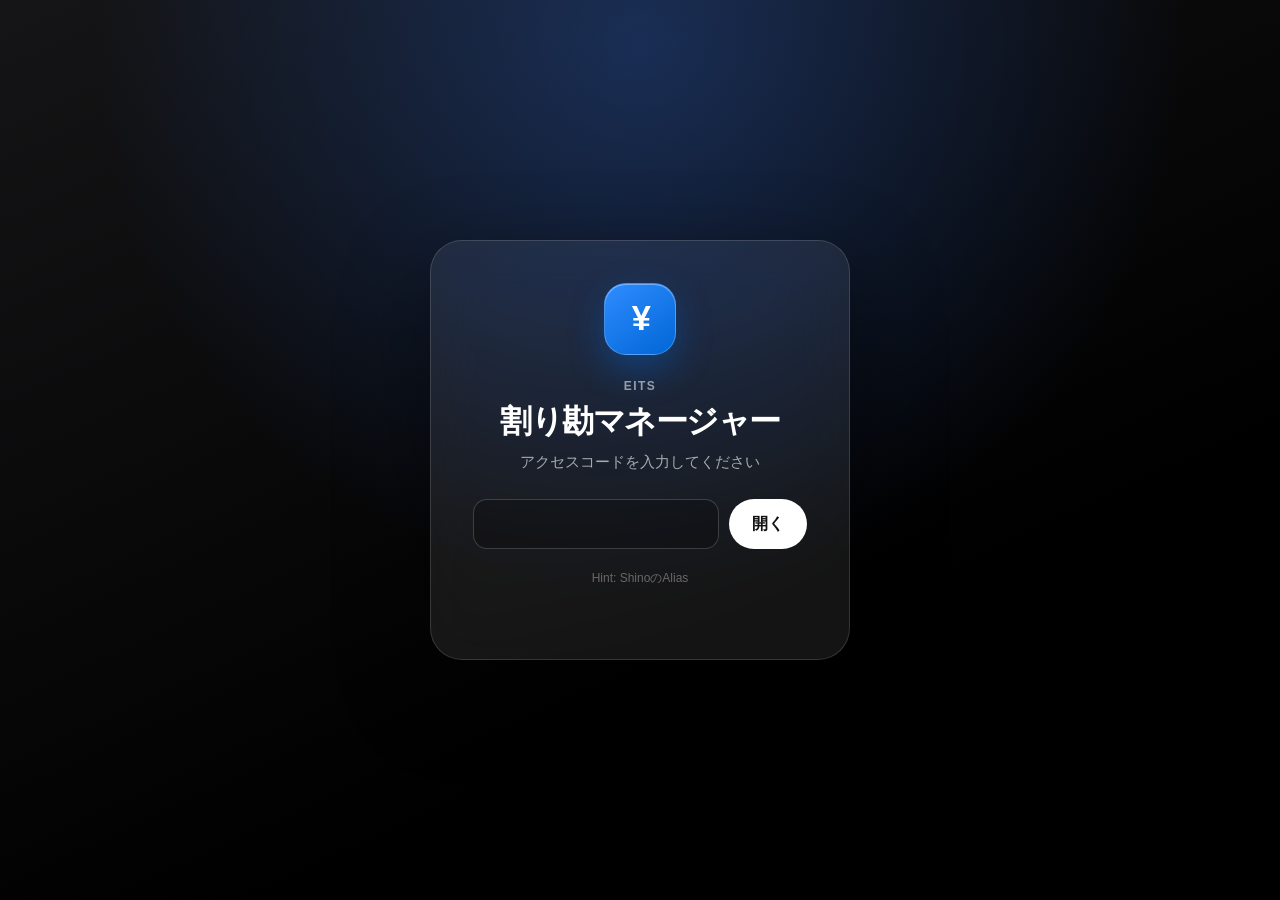
==== commit a4b28ede: "Redesign split manager as a one-page workspace" ====
--- a/index.html
+++ b/index.html
@@ -1,1248 +1,284 @@
 <!DOCTYPE html>
-<html lang="ja"><head><style id="qw-theme">:root {
-  --color-bg: #f2f1f4;
-  --color-text: #352f3d;
-  --color-navbar-bg: #eae8ed;
-  --color-bg-chat-view: #fcfcfd;
-  --color-bg-secondary: #ffffff;
-  --color-bg-tertiary: #eae8ed;
-  --color-bg-hover: #dcdadf;
-  --color-surface: #eae8ed;
-  --color-surface-hover: #dcdadf;
-  --color-surface-active: #c1bec6;
-  --color-border: #c1bec6;
-  --color-border-light: #dcdadf;
-  --color-border-strong: #c1bec6;
-  --color-primary: #4200db;
-  --color-primary-dark: #35009e;
-  --color-primary-light: #8575ff;
-  --color-primary-bg: #e8e6ff;
-  --color-primary-hover-border: #35009e;
-  --color-nav-icon-active: #4200db;
-  --color-nav-hover-border: #4200db;
-  --color-primary-alpha-3: color-mix(in srgb, #4200db 3%, transparent);
-  --color-primary-alpha-5: color-mix(in srgb, #4200db 5%, transparent);
-  --color-primary-alpha-8: color-mix(in srgb, #4200db 8%, transparent);
-  --color-primary-alpha-12: color-mix(in srgb, #4200db 12%, transparent);
-  --color-primary-alpha-15: color-mix(in srgb, #4200db 15%, transparent);
-  --color-primary-alpha-20: color-mix(in srgb, #4200db 20%, transparent);
-  --color-primary-alpha-25: color-mix(in srgb, #4200db 25%, transparent);
-  --color-primary-alpha-30: color-mix(in srgb, #4200db 30%, transparent);
-  --color-primary-alpha-40: color-mix(in srgb, #4200db 40%, transparent);
-  --color-primary-alpha-50: color-mix(in srgb, #4200db 50%, transparent);
-  --color-primary-alpha-60: color-mix(in srgb, #4200db 60%, transparent);
-  --color-primary-subtle: color-mix(in srgb, #4200db 18%, transparent);
-  --color-primary-border: #8575ff;
-  --color-focus-ring: color-mix(in srgb, #4200db 50%, transparent);
-  --color-sidebar-hover: color-mix(in srgb, #4200db 12%, transparent);
-  --color-accent: #4200db;
-  --color-accent-foreground: #4200db;
-  --color-accent-dark: #35009e;
-  --color-accent-light: #e8e6ff;
-  --color-accent-inverse: #ffffff;
-  --color-link: #4200db;
-  --color-primary-gradient-end: #e8e6ff;
-  --color-primary-bg-solid: #eae8ed;
-  --color-user-bubble: #F3F3F7;
-  --color-user-bubble-text: #352f3d;
-  --color-text-secondary: #5e5966;
-  --color-text-tertiary: #7a7582;
-  --color-text-muted: #938f9b;
-  --color-text-on-primary: #f2f1f4;
-  --color-success: #00802f;
-  --color-success-dark: #00471e;
-  --color-success-light: #d9ffd6;
-  --color-success-hover: #005c26;
-  --color-success-bg: #e6f4eb;
-  --color-success-border: #c4dccb;
-  --color-success-foreground: #00802f;
-  --color-success-dark-foreground: #00471e;
-  --color-success-text: #00471e;
-  --color-error: #db0000;
-  --color-error-dark: #700000;
-  --color-error-light: #ffe0e0;
-  --color-error-hover: #ffe0e0;
-  --color-error-bg: #fbe9ea;
-  --color-error-border: #eecbcd;
-  --color-error-active-border: #db0000;
-  --color-error-foreground: #db0000;
-  --color-error-dark-foreground: #700000;
-  --color-error-inverse: #ffffff;
-  --color-error-text: #700000;
-  --color-warning: #f2b100;
-  --color-warning-dark: #573a00;
-  --color-warning-light: #fffbbd;
-  --color-warning-hover: #db9200;
-  --color-warning-bg: #fdf6e4;
-  --color-warning-border: #f5dda6;
-  --color-warning-foreground: #f2b100;
-  --color-warning-dark-foreground: #573a00;
-  --color-warning-inverse: #573a00;
-  --color-surface-warning: #fffbbd;
-  --color-text-warning: #573a00;
-  --color-info: #006ce0;
-  --color-info-dark: #002a66;
-  --color-info-light: #d1f1ff;
-  --color-info-hover: #003b8f;
-  --color-info-bg: #e6f0fb;
-  --color-info-border: #c0d5ec;
-  --color-info-foreground: #006ce0;
-  --color-info-dark-foreground: #002a66;
-  --color-info-inverse: #ffffff;
-  --color-overlay: #dcdadf80;
-  --color-shadow: #352f3d40;
-  --color-hover: #352f3d0d;
-  --color-tooltip-bg: #eae8ed;
-  --color-tooltip-text: #352f3d;
-  --color-voice-purple: #8575ff;
-  --color-voice-purple-dark: #4200db;
-  --color-voice-purple-light: #8575ff;
-  --color-voice-red: #db0000;
-  --color-voice-red-dark: #700000;
-  --color-voice-amber: #f2b100;
-  --color-voice-purple-glow: rgba(66, 0, 219, .4);
-  --color-voice-red-glow: rgba(219, 0, 0, .4);
-  --font-sans: "Amazon Ember", "Helvetica Neue", "Segoe UI", Roboto, Helvetica, Arial, sans-serif;
-  --font-mono: "SF Mono", "Monaco", "Menlo", "Consolas", monospace;
-  --text-2xs: .5625rem;
-  --text-xs: .625rem;
-  --text-sm: .6875rem;
-  --text-base: .75rem;
-  --text-md: .8125rem;
-  --text-lg: .875rem;
-  --text-xl: 1rem;
-  --text-2xl: 1.125rem;
-  --text-3xl: 1.25rem;
-  --text-4xl: 1.5rem;
-  --text-5xl: 2rem;
-  --spacing-1: calc(.25rem * 1);
-  --spacing-1-5: calc(.25rem * 1.5);
-  --spacing-2: calc(.25rem * 2);
-  --spacing-3: calc(.25rem * 3);
-  --spacing-4: calc(.25rem * 4);
-  --spacing-5: calc(.25rem * 5);
-  --spacing-6: calc(.25rem * 6);
-  --spacing-7: calc(.25rem * 7);
-  --spacing-8: calc(.25rem * 8);
-  --spacing-9: calc(.25rem * 9);
-  --spacing-10: calc(.25rem * 10);
-  --radius-sm: 6px;
-  --radius-md: 10px;
-  --radius-card: 12px;
-  --radius-lg: 16px;
-  --radius-pill: 8px;
-  --shadow-sm: 0 1px 2px rgba(53, 47, 61, .06);
-  --shadow-md: 0 4px 12px rgba(53, 47, 61, .1);
-  --color-success-bg-solid: #d9ffd6;
-  --color-error-bg-solid: #ffe0e0;
-  --color-error-border-solid: #ffe0e0;
-  --color-warning-bg-solid: #fffbbd;
-  --color-warning-text: #573a00;
-  --color-info-bg-solid: #d1f1ff;
-  --color-info-bg-solid-alt: #d1f1ff;
-  --color-info-text: #002a66;
-  --color-info-text-alt: #002a66;
-  --color-emerald: #367c53;
-  --color-teal: #0c9aa7;
-  --color-code-bg: #eae8ed;
-  --color-code-header-bg: #dcdadf;
-  --color-code-text: #352f3d;
-  --color-code-border: #c1bec6;
-  --color-code-muted: #5e5966;
-  --color-inline-code-bg: #eae8ed;
-  --color-inline-code-text: #352f3d;
-  --color-inline-code-border: #c1bec6;
-  --color-scrollbar-thumb: #c1bec6;
-  --color-scrollbar-track: transparent;
-  --color-graph-node-text: #352f3d;
-  --color-graph-node-text-dim: #938f9b;
-  --color-graph-edge-default: #938f9b;
-  --color-graph-edge-cross: #d08025;
-  --color-graph-edge-text: #5e5966;
-  --color-graph-edge-stroke: #f2f1f4;
-  --color-graph-highlight-bg: #FF6B6B;
-  --color-graph-highlight-border: #E74C3C;
-  --color-graph-search-bg: #FFD700;
-  --color-graph-search-border: #FFA500;
-  --color-graph-focus-border: #C0392B;
-  --color-graph-external-border: #938f9b;
-  --color-graph-cat-file: #3878b0;
-  --color-graph-cat-folder: #5e5966;
-  --color-graph-cat-file-aggregate: #2d6a9f;
-  --color-graph-cat-class: #7138cc;
-  --color-graph-cat-function: #367c53;
-  --color-graph-cat-method: #0c9aa7;
-  --color-graph-cat-variable: #d08025;
-  --color-graph-cat-import: #b06a1a;
-  --color-graph-cat-module: #5e35a8;
-  --color-graph-cat-concept: #993333;
-  --color-graph-cat-person: #c44d4d;
-  --color-graph-cat-org: #0c9aa7;
-  --color-graph-cat-organization: #0c9aa7;
-  --color-graph-cat-product: #8e47ff;
-  --color-graph-cat-metric: #c44d78;
-  --color-graph-cat-location: #34495E;
-  --color-graph-cat-date: #b34d8a;
-  --color-graph-cat-code: #3878b0;
-  --color-graph-cat-doc: #5e5966;
-  --color-graph-cat-url: #367c53;
-  --color-graph-cat-email: #5e35a8;
-  --color-graph-cat-unknown: #938f9b;
-  --color-graph-rel-contains: #938f9b;
-  --color-graph-rel-extends: #7138cc;
-  --color-graph-rel-implements: #3878b0;
-  --color-graph-rel-imports: #d08025;
-  --color-graph-rel-uses: #367c53;
-  --color-graph-rel-calls: #367c53;
-  --color-graph-rel-references: #d08025;
-  --color-graph-rel-related-to: #938f9b;
-  --color-graph-rel-works-on: #993333;
-  --color-graph-rel-owns: #0c9aa7;
-  --color-graph-rel-depends-on: #b06a1a;
-  --color-graph-rel-parent-of: #938f9b;
-  --qs-content: #fff;
-  --qs-main: #fff;
-  --qs-primary-foreground: #131920;
-  --qs-secondary-foreground: #656871;
-  --qs-tertiary-foreground: #938f9b;
-  --qs-placeholder-foreground: #8c8c94;
-  --qs-divider: #dedee3;
-  --qs-default-border: #8c8c94;
-  --qs-neutral-soft: #b4b4bb;
-  --qs-neutral-gray-50: #eae8ed;
-  --qs-tertiary-background: #eae8ed;
-  --qs-action-hover: #f3f3f7;
-  --qs-primary-default: #4200db;
-  --qs-primary-dark: #35009e;
-  --qs-primary-light: #e8e6ff;
-  --qs-success-default: #00802f;
-  --qs-error-default: #db0000;
-  --qs-font-sans: "Amazon Ember", "Helvetica Neue", "Segoe UI", Helvetica, Arial, sans-serif;
-  --qs-font-family: "Amazon Ember", "Helvetica Neue", "Segoe UI", Helvetica, Arial, sans-serif;
-  --qs-font-base-letter-spacing: .15px;
-  --qs-shadow-sm: 0 0 2px 0 #00000029, 0 0 4px 0 #00000029;
-  --qs-shadow-md: 0 0 2px 0 #00000029, 0 2px 8px 1px #00000029;
-  --qs-shadow-lg: 0 4px 16px 4px #00000029, 0 2px 6px 1px #00000029;
-  --qs-shadow-xl: 0 4px 8px 2px #00000029, 0 6px 20px 4px #00000029;
-  --qs-width-modal-sm: 384px;
-  --qs-width-modal-md: 600px;
-  --qs-width-modal-lg: 1136px;
-  --qs-grid-gap: 16px;
-  --qs-grid-gap-xl: 24px;
-  --qs-primary-medium: #8575ff;
-  --qs-primary-inverse: #fff;
-  --qs-neutral-lightest: #f9f9fb;
-  --qs-neutral-light: #f3f3f7;
-  --qs-neutral-default: #dedee3;
-  --qs-neutral-medium: #8c8c94;
-  --qs-neutral-deep: #656871;
-  --qs-neutral-dark: #333843;
-  --qs-neutral-strong: #131920;
-  --qs-neutral-white: #fff;
-  --qs-neutral-black: #000;
-  --qs-success-medium: #005c26;
-  --qs-success-dark: #00471e;
-  --qs-success-light: #d9ffd6;
-  --qs-success-inverse: #fff;
-  --qs-info-default: #006ce0;
-  --qs-info-medium: #003b8f;
-  --qs-info-dark: #002a66;
-  --qs-info-light: #d1f1ff;
-  --qs-info-inverse: #fff;
-  --qs-warning-default: #f2b100;
-  --qs-warning-medium: #db9200;
-  --qs-warning-dark: #573a00;
-  --qs-warning-light: #fffbbd;
-  --qs-warning-inverse: #573a00;
-  --qs-warning-experimental: #f2b100;
-  --qs-warning-experimental-light: #fffbbd;
-  --qs-warning-experimental-light-foreground: #fffbbd;
-  --qs-error-medium: #900;
-  --qs-error-dark: #700000;
-  --qs-error-light: #ffe0e0;
-  --qs-error-inverse: #fff;
-  --qs-connection-default: #db3300;
-  --qs-connection-soft: #ff997a;
-  --qs-connection-light: #ffe0d6;
-  --qs-connection-dark: #661800;
-  --qs-automation-default: #b3008f;
-  --qs-automation-medium: #d600ba;
-  --qs-automation-soft: #ff94f1;
-  --qs-automation-light: #ffe0fb;
-  --qs-automation-dark: #660052;
-  --qs-insight-default: #a000b8;
-  --qs-insight-soft: #f299ff;
-  --qs-insight-light: #fce6ff;
-  --qs-insight-dark: #590066;
-  --qs-visualization-default: #7300e5;
-  --qs-visualization-soft: #d4a8ff;
-  --qs-visualization-light: #f2e5ff;
-  --qs-visualization-dark: #45008a;
-  --qs-spice: #ff9800;
-  --qs-coachmark: #006ce0;
-  --qs-brand: #fff;
-  --qs-brand-foreground: #131920;
-  --qs-brand-navbar: #131920;
-  --qs-brand-navbar-foreground: #fff;
-  --qs-brand-navbar-light: #dedee3;
-  --qs-brand-navbar-dark: #000;
-  --qs-application-navbar: #4200db;
-  --qs-application-navbar-foreground: #fff;
-  --qs-application-navbar-light: #e8e6ff;
-  --qs-application-navbar-dark: #35009e;
-  --qs-dimension: #4200db;
-  --qs-dimension-foreground: #fff;
-  --qs-dimension-experimental: #4200db;
-  --qs-dimension-experimental-foreground: #4200db;
-  --qs-measure: #00802f;
-  --qs-measure-foreground: #fff;
-  --qs-measure-experimental: #f2b100;
-  --qs-measure-experimental-foreground: #f2b100;
-  --qs-content-inverse: #333843;
-  --qs-content-inverse-active: #131920;
-  --qs-secondary: #dedee3;
-  --qs-disabled: #8c8c94;
-  --qs-divider-light: #f3f3f7;
-  --qs-hover-border: #333843;
-  --qs-active-border: #4200db;
-  --qs-disabled-border: #dedee3;
-  --qs-error-border: #ffe0e0;
-  --qs-error-active-border: #db0000;
-  --qs-disabled-foreground: #b4b4bb;
-  --qs-primary-inverse-foreground: #fff;
-  --qs-error-foreground: #db0000;
-  --qs-contrast-foreground: #131920;
-  --qs-main-foreground: #131920;
-  --qs-main-secondary-foreground: #656871;
-  --qs-action-disabled: #f3f3f7;
-  --qs-action-active: #e8e6ff;
-  --qs-default-badge: #dedee3;
-  --qs-tag-default: #dedee3;
-  --qs-tag-soft-border: #b4b4bb;
-  --qs-focus-offset: 1px;
-  --qs-toggle-tile-sm: calc(.25rem * 8);
-  --qs-toggle-tile-md: calc(.25rem * 12);
-  --qs-toggle-tile-lg: calc(.25rem * 15);
-  --qs-shadow-pin-right: inset 4px 0 4px -4px #00000029;
-  --qs-shadow-pin-left: inset -4px 0 4px -4px #00000029;
-  --react-pdf-text-layer: 1;
-  --highlight-bg-color: rgba(180, 0, 170, 1);
-  --highlight-selected-bg-color: rgba(0, 100, 0, 1);
-  --react-pdf-annotation-layer: 1;
-  --annotation-unfocused-field-background: url("data:image/svg+xml;charset=UTF-8,<svg width='1px' height='1px' xmlns='http://www.w3.org/2000/svg'><rect width='100%' height='100%' style='fill:rgba(0, 54, 255, 0.13);'/></svg>");
-  --input-focus-border-color: Highlight;
-  --input-focus-outline: 1px solid Canvas;
-  --input-unfocused-border-color: transparent;
-  --input-disabled-border-color: transparent;
-  --input-hover-border-color: black;
-  --link-outline: none;
-  color-scheme: light;
-}
-body { background: var(--color-bg); color: var(--color-text); }
-a { color: var(--color-link, var(--color-primary)); }</style>
-<meta charset="UTF-8">
-<meta name="viewport" content="width=device-width,initial-scale=1">
-<title>EITS Warikan</title>
-<style>
-*{margin:0;padding:0;box-sizing:border-box;}
-:root{
-  --blue:#1a73e8;--blue-light:#e8f0fe;--blue-dark:#1557b0;
-  --green:#34a853;--green-light:#e6f4ea;
-  --red:#ea4335;--yellow:#fbbc05;
-  --bg:transparent;--surface:rgba(255,255,255,0.7);
-  --card-bg:rgba(255,255,255,0.55);
-  --text:#1d1d1f;--text-secondary:#48484a;--text-tertiary:#6c6c70;
-  --border:rgba(0,0,0,0.08);--border-light:rgba(0,0,0,0.04);
-  --glass:rgba(255,255,255,0.5);
-  --shadow:0 0 0 0.5px rgba(0,0,0,0.05), 0 4px 16px rgba(0,0,0,0.06);
-  --radius:24px;--radius-sm:12px;
-  --sidebar-w:200px;
-}
-html{scroll-behavior:smooth;}
-body{font-family:'Ember Modern Display',Meiryo,sans-serif;font-weight:700;background:#e8e4df;color:var(--text);line-height:1.6;overflow-x:hidden;min-height:100vh;}
-button{cursor:pointer;font-family:inherit;border:none;outline:none;}
-input,textarea,select{font-family:inherit;outline:none;}
-
-/* ===== LOCK SCREEN ===== */
-#lockScreen{position:fixed;inset:0;z-index:9999;display:flex;align-items:center;justify-content:center;overflow:hidden;}
-.vault-bg{position:absolute;inset:0;background:radial-gradient(ellipse at center,#1a1a2e 0%,#0d0d1a 100%);}
-.vault-illustration{position:relative;width:380px;height:auto;display:flex;flex-direction:column;align-items:center;}
-.vault-svg{width:100%;height:auto;filter:drop-shadow(0 12px 40px rgba(0,0,0,0.6));}
-.vault-pointer{transform-origin:200px 170px;animation:dialSpin 4s ease-in-out infinite alternate;}
-@keyframes dialSpin{0%{transform:rotate(0deg);}50%{transform:rotate(120deg);}100%{transform:rotate(-30deg);}}
-
-/* Password slot - sits below the dial, inside the vault door */
-.vault-pass-slot{position:absolute;top:63%;left:50%;transform:translateX(-50%);width:180px;}
-.vault-pw-input{width:100%;padding:10px 14px;background:rgba(0,0,0,0.7);border:2px solid #4a5568;border-radius:6px;color:#fff;font-size:1.1rem;text-align:center;letter-spacing:6px;transition:border-color 0.2s,box-shadow 0.2s;}
-.vault-pw-input:focus{border-color:#e53e3e;box-shadow:0 0 16px rgba(229,62,62,0.3);}
-.vault-pw-input::placeholder{color:#4a5568;letter-spacing:4px;font-size:0.9rem;}
-
-/* Lever = unlock button */
-.vault-lever{position:absolute;top:78%;left:50%;transform:translateX(-50%);background:none;border:none;width:120px;height:40px;cursor:pointer;transition:transform 0.2s;}
-.vault-lever:hover{transform:translateX(-50%) rotate(-8deg);}
-.vault-lever:active{transform:translateX(-50%) rotate(-20deg);}
-.lever-svg{width:100%;height:100%;filter:drop-shadow(0 2px 4px rgba(0,0,0,0.3));}
-
-.vault-hint{position:absolute;bottom:-30px;left:50%;transform:translateX(-50%);font-size:0.7rem;color:rgba(255,255,255,0.2);white-space:nowrap;}
-.lock-error{position:absolute;bottom:-50px;left:50%;transform:translateX(-50%);font-size:0.75rem;color:#fc8181;opacity:0;transition:opacity 0.3s;white-space:nowrap;}
-.lock-error.show{opacity:1;}
-
-/* ===== VAULT ANIMATION ===== */
-#lockScreen{transition:opacity 0.6s ease;}
-#lockScreen.vault-opening .vault-pointer{
-  animation:dialUnlock 0.6s ease-out forwards !important;
-}
-#lockScreen.vault-opening .vault-lever{
-  transform:translateX(-50%) rotate(-45deg) !important;
-  transition:transform 0.4s ease !important;
-}
-@keyframes dialUnlock{
-  0%{transform:rotate(-30deg);}
-  50%{transform:rotate(200deg);}
-  100%{transform:rotate(360deg);}
-}
-@keyframes vaultShake{
-  0%,100%{transform:translateX(0);}
-  20%{transform:translateX(-8px);}
-  40%{transform:translateX(8px);}
-  60%{transform:translateX(-5px);}
-  80%{transform:translateX(5px);}
-}
-#lockScreen.vault-wrong .vault-illustration{
-  animation:vaultShake 0.4s ease;
-}
-#lockScreen.vault-open{
-  opacity:0;pointer-events:none;
-}
-#lockScreen.vault-open .vault-svg{
-  transform:scale(1.2);
-  transition:transform 0.8s cubic-bezier(0.4,0,0.2,1);
-}
-#lockScreen.vault-open .vault-door-rect{
-  fill:#374151;
-  transition:fill 0.5s ease;
-}
-/* ===== YEN PROGRESS ===== */
-.yen-dot{
-  position:absolute;
-  pointer-events:none;
-  border-radius:50%;
-  opacity:0;
-  transform:scale(0.6);
-  transition:opacity 0.5s ease,transform 0.5s ease;
-  box-shadow:inset 0 -2px 4px rgba(0,0,0,0.15),0 1px 2px rgba(0,0,0,0.08);
-}
-.yen-dot.visible{
-  opacity:0.85;
-  transform:scale(1);
-}
-
-/* ===== LAYOUT ===== */
-.sidebar{position:fixed;top:0;left:0;width:var(--sidebar-w);height:100vh;background:rgba(255,255,255,0.6);backdrop-filter:blur(30px);-webkit-backdrop-filter:blur(30px);border-right:1px solid rgba(0,0,0,0.06);padding:28px 10px;z-index:100;display:flex;flex-direction:column;gap:2px;}
-
-.bg-art{position:fixed;top:0;left:var(--sidebar-w);right:0;bottom:0;pointer-events:none;z-index:0;opacity:0;}
-.nav-dots{position:fixed;right:24px;top:50%;transform:translateY(-50%);display:flex;flex-direction:column;gap:10px;z-index:50;}
-.nav-dot{width:7px;height:7px;border-radius:50%;background:rgba(0,0,0,0.15);cursor:pointer;transition:all 0.2s;border:none;padding:0;}
-.nav-dot.active{background:rgba(0,0,0,0.5);transform:scale(1.3);}
-.scroll-container{margin-left:var(--sidebar-w);height:100vh;overflow-y:hidden;position:relative;z-index:2;overscroll-behavior:none;}
-.card-page{height:100vh;display:flex;align-items:center;justify-content:center;padding:40px;}
-.card{background:rgba(255,255,255,0.72);backdrop-filter:blur(40px) saturate(1.5);-webkit-backdrop-filter:blur(40px) saturate(1.5);border-radius:16px;padding:32px;box-shadow:0 0 0 0.5px rgba(0,0,0,0.04),0 4px 24px rgba(0,0,0,0.06);max-width:640px;width:100%;position:relative;border:1px solid rgba(255,255,255,0.8);max-height:calc(100vh - 80px);display:flex;flex-direction:column;overflow:hidden;}
-.card-title{font-size:0.85rem;font-weight:600;color:rgba(0,0,0,0.85);margin-bottom:18px;padding-bottom:10px;border-bottom:1px solid rgba(0,0,0,0.06);}
-
-
-
-
-.card-body-scroll{flex:1;overflow-y:auto;min-height:0;overscroll-behavior:contain;-webkit-overflow-scrolling:touch;}
-/* ===== SIDEBAR ===== */
-.sidebar-brand{font-size:0.8rem;font-weight:600;color:rgba(0,0,0,0.6);margin-bottom:28px;padding:8px 10px;letter-spacing:-0.2px;}
-.sidebar-brand span{color:#007aff;font-weight:600;}
-.agenda-list{list-style:none;flex:1;}
-.agenda-item{display:flex;align-items:center;gap:8px;padding:8px 10px;border-radius:8px;margin-bottom:2px;cursor:pointer;transition:all 0.15s;font-size:0.8rem;font-weight:500;color:rgba(0,0,0,0.75);}
-.agenda-item:hover{background:rgba(255,255,255,0.35);}
-.agenda-item .step-num{width:20px;height:20px;border-radius:50%;background:rgba(255,255,255,0.5);display:flex;align-items:center;justify-content:center;font-size:0.6rem;font-weight:600;color:rgba(0,0,0,0.5);flex-shrink:0;box-shadow:0 1px 3px rgba(0,0,0,0.08);}
-.agenda-item.done .step-num{background:rgba(52,199,89,0.2);color:#248a3d;box-shadow:0 1px 3px rgba(52,199,89,0.15);}
-
-/* ===== FORM ELEMENTS ===== */
-.form-row{display:flex;gap:8px;align-items:center;margin-bottom:8px;flex-wrap:wrap;}
-.input{padding:8px 14px;border:0.5px solid rgba(0,0,0,0.08);border-radius:10px;font-size:0.82rem;font-weight:500;background:rgba(255,255,255,0.45);backdrop-filter:blur(8px);-webkit-backdrop-filter:blur(8px);color:var(--text);transition:all 0.2s;box-shadow:inset 0 1px 2px rgba(0,0,0,0.04);}
-.input:focus{border-color:rgba(0,122,255,0.4);background:rgba(255,255,255,0.65);box-shadow:0 0 0 3px rgba(0,122,255,0.08);}
-.input::placeholder{color:rgba(0,0,0,0.3);}
-.input-sm{padding:6px 10px;font-size:0.78rem;}
-select.input{color:var(--text);background:rgba(255,255,255,0.45);}
-select.input option{background:rgba(255,255,255,0.95);color:var(--text);}
-.btn{padding:8px 18px;border-radius:20px;font-size:0.78rem;font-weight:500;transition:all 0.15s;backdrop-filter:blur(8px);-webkit-backdrop-filter:blur(8px);}
-.btn-filled{background:rgba(0,122,255,0.9);color:#fff;box-shadow:0 2px 8px rgba(0,122,255,0.2);}
-.btn-filled:hover{background:#007aff;box-shadow:0 3px 12px rgba(0,122,255,0.3);}
-.btn-tonal{background:rgba(255,255,255,0.4);color:#007aff;border:0.5px solid rgba(0,0,0,0.06);box-shadow:0 1px 4px rgba(0,0,0,0.04);}
-.btn-tonal:hover{background:rgba(255,255,255,0.6);box-shadow:0 2px 8px rgba(0,0,0,0.06);}
-.btn-outline{background:rgba(255,255,255,0.3);border:0.5px solid rgba(0,0,0,0.08);color:var(--text-secondary);box-shadow:0 0.5px 2px rgba(0,0,0,0.04);}
-.btn-outline:hover{background:rgba(255,255,255,0.5);}
-.btn-danger{background:rgba(255,59,48,0.08);color:#ff3b30;border:0.5px solid rgba(255,59,48,0.1);}
-.btn-danger:hover{background:rgba(255,59,48,0.14);}
-.btn-sm{padding:6px 14px;font-size:0.72rem;border-radius:16px;}
-.btn-group{display:flex;gap:6px;flex-wrap:wrap;margin-bottom:12px;}
-.card-badge{display:inline-flex;align-items:center;gap:4px;padding:3px 8px;background:rgba(0,0,0,0.04);border:none;border-radius:6px;font-size:0.68rem;color:var(--text-secondary);margin-right:4px;}
-
-/* ===== TABLES ===== */
-.data-table{width:100%;border-collapse:separate;border-spacing:0;}
-.data-table th{text-align:left;padding:8px 10px;font-size:0.68rem;font-weight:500;color:var(--text-tertiary);text-transform:uppercase;letter-spacing:0.5px;border-bottom:1px solid rgba(0,0,0,0.06);white-space:nowrap;}
-.data-table td{padding:8px 10px;font-size:0.8rem;font-weight:600;border-bottom:1px solid rgba(0,0,0,0.04);vertical-align:middle;}
-.data-table tr:last-child td{border-bottom:none;}
-.data-table tbody tr:hover td{background:rgba(0,122,255,0.06);border-radius:6px;}
-.member-scroll>div:hover{background:rgba(0,122,255,0.06);border-radius:6px;}
-.data-table input[type="checkbox"]{width:15px;height:15px;accent-color:#007aff;cursor:pointer;}
-
-/* ===== RESULTS TABLE ===== */
-.results-table{width:100%;border-collapse:separate;border-spacing:0 3px;}
-.results-table tr{background:rgba(0,0,0,0.03);border-radius:8px;}
-.results-table tr:hover{background:rgba(0,122,255,0.08);}
-.results-table td{padding:10px 14px;font-size:0.8rem;}
-.results-table td:first-child{border-radius:8px 0 0 8px;font-weight:500;color:var(--text);}
-.results-table td:nth-child(2){color:var(--text-secondary);font-size:0.72rem;}
-.results-table td:last-child{border-radius:0 8px 8px 0;text-align:right;font-weight:600;color:#007aff;white-space:nowrap;}
-.results-diff{margin-top:14px;padding:10px 14px;border-radius:10px;font-size:0.78rem;text-align:center;}
-.results-diff.ok{background:rgba(52,199,89,0.1);color:#248a3d;border:1px solid rgba(52,199,89,0.15);}
-.results-diff.warn{background:rgba(255,149,0,0.1);color:#c93400;border:1px solid rgba(255,149,0,0.15);}
-
-/* ===== TEXTAREA ===== */
-.textarea{width:100%;padding:10px 14px;border:0.5px solid rgba(0,0,0,0.08);border-radius:10px;font-size:0.78rem;line-height:1.6;resize:vertical;min-height:100px;background:rgba(255,255,255,0.4);color:var(--text);}
-.textarea:focus{border-color:rgba(0,122,255,0.4);}
-
-/* ===== MODAL ===== */
-.modal-overlay{display:none;position:fixed;inset:0;z-index:500;background:rgba(0,0,0,0.3);backdrop-filter:blur(4px);-webkit-backdrop-filter:blur(4px);align-items:center;justify-content:center;}
-.modal-overlay.show{display:flex;}
-.modal{width:90%;max-width:500px;background:rgba(255,255,255,0.8);backdrop-filter:blur(40px) saturate(1.5);-webkit-backdrop-filter:blur(40px) saturate(1.5);border:1px solid rgba(255,255,255,0.5);border-radius:16px;padding:28px;box-shadow:0 16px 48px rgba(0,0,0,0.12);}
-.modal h3{font-size:0.9rem;font-weight:500;margin-bottom:16px;color:var(--text);}
-
-/* ===== RESPONSIVE ===== */
-@media(max-width:768px){
-  :root{--sidebar-w:0px;}
-  .sidebar{display:none;}
-  .nav-dots{right:12px;}
-  .card-page{padding:20px 16px;height:100vh;}
-  .card{padding:28px 20px;border-radius:20px;}
-}
-</style>
+<html lang="ja">
+<head>
+  <meta charset="UTF-8">
+  <meta name="viewport" content="width=device-width, initial-scale=1, viewport-fit=cover">
+  <meta name="theme-color" content="#f5f5f7">
+  <meta name="description" content="メンバー、参加状況、費用をまとめて管理できる割り勘ツール">
+  <title>EITS 割り勘マネージャー</title>
+  <link rel="stylesheet" href="styles.css">
 </head>
-<body>
-
-<!-- LOCK SCREEN -->
-<div id="lockScreen">
-  <div class="vault-bg"></div>
-  
-  <div class="vault-illustration">
-    <svg viewBox="0 0 400 440" class="vault-svg">
-      <!-- Vault body (larger) -->
-      <rect x="30" y="20" width="340" height="400" rx="16" fill="#2d3436" stroke="#636e72" stroke-width="5"></rect>
-      <!-- Vault door frame -->
-      <rect x="50" y="40" width="300" height="360" rx="10" fill="#4a5568" stroke="#718096" stroke-width="2.5"></rect>
-      <!-- Vault door -->
-      <rect x="62" y="52" width="276" height="336" rx="8" fill="#1a202c" stroke="#4a5568" stroke-width="3" class="vault-door-rect"></rect>
-      <!-- Hinges left -->
-      <rect x="44" y="90" width="18" height="36" rx="4" fill="#636e72"></rect>
-      <rect x="44" y="300" width="18" height="36" rx="4" fill="#636e72"></rect>
-      <!-- Dial ring -->
-      <circle cx="200" cy="170" r="62" fill="none" stroke="#718096" stroke-width="7" class="vault-dial-ring"></circle>
-      <!-- Dial ticks -->
-      <g stroke="#a0aec0" stroke-width="2" class="vault-ticks">
-        <line x1="200" y1="113" x2="200" y2="125"></line><line x1="200" y1="215" x2="200" y2="227"></line>
-        <line x1="143" y1="170" x2="155" y2="170"></line><line x1="245" y1="170" x2="257" y2="170"></line>
-        <line x1="156" y1="126" x2="163" y2="135"></line><line x1="237" y1="135" x2="244" y2="126"></line>
-        <line x1="156" y1="214" x2="163" y2="205"></line><line x1="237" y1="205" x2="244" y2="214"></line>
-      </g>
-      <!-- Dial face -->
-      <circle cx="200" cy="170" r="40" fill="#2d3436" stroke="#4a5568" stroke-width="3"></circle>
-      <!-- Dial pointer -->
-      <line x1="200" y1="170" x2="200" y2="135" stroke="#e53e3e" stroke-width="3.5" stroke-linecap="round" class="vault-pointer"></line>
-      <!-- Dial center dot -->
-      <circle cx="200" cy="170" r="5" fill="#e53e3e"></circle>
-      <!-- Bolts -->
-      <circle cx="95" cy="80" r="6" fill="#4a5568"></circle><circle cx="305" cy="80" r="6" fill="#4a5568"></circle>
-      <circle cx="95" cy="360" r="6" fill="#4a5568"></circle><circle cx="305" cy="360" r="6" fill="#4a5568"></circle>
-    </svg>
-    
-    <!-- Password input (positioned over the red bar area below dial) -->
-    <div class="vault-pass-slot">
-      <input class="vault-pw-input" type="password" id="pwInput" placeholder="● ● ● ● ●" onkeydown="if(event.key==='Enter')document.getElementById('pwBtn').click()">
-    </div>
-    
-    <!-- Handle = UNLOCK button -->
-    <button class="vault-lever" id="pwBtn" onclick="checkPw()">
-      <svg viewBox="0 0 120 40" class="lever-svg">
-        <rect x="0" y="10" width="90" height="20" rx="10" fill="#718096"></rect>
-        <circle cx="100" cy="20" r="18" fill="#636e72" stroke="#4a5568" stroke-width="3"></circle>
-        <text x="100" y="24" text-anchor="middle" font-size="9" fill="#e2e8f0" font-weight="600">GO</text>
-      </svg>
-    </button>
-    
-    <div class="vault-hint">Hint: ShinoのAlias</div>
-    <div class="lock-error" id="pwError">パスワードが違います</div>
-  </div>
-</div>
-
-<!-- APP -->
-<div id="app">
-<div class="layout">
-
-<!-- SIDEBAR -->
-<nav class="sidebar">
-  <div class="sidebar-brand"><span>EITS</span> Warikan</div>
-  <ul class="agenda-list">
-    <li class="agenda-item" data-step="0" onclick="goTo(0)"><span class="step-num">1</span>メンバー</li>
-    <li class="agenda-item" data-step="1" onclick="goTo(1)"><span class="step-num">2</span>送別品</li>
-    <li class="agenda-item" data-step="2" onclick="goTo(2)"><span class="step-num">3</span>金額</li>
-    <li class="agenda-item" data-step="3" onclick="goTo(3)"><span class="step-num">4</span>参加</li>
-    <li class="agenda-item" data-step="4" onclick="goTo(4)"><span class="step-num">5</span>結果</li>
-    <li class="agenda-item" data-step="5" onclick="goTo(5)"><span class="step-num">6</span>共有</li>
-  </ul>
-</nav>
-
-
-
-<!-- YEN PROGRESS (pure HTML/CSS) -->
-<div id="yenContainer" style="position:fixed;top:0;left:var(--sidebar-w);right:0;bottom:0;pointer-events:none;z-index:1;overflow:hidden;"></div>
-
-<!-- BG ART -->
-<div class="bg-art">
-  <svg viewBox="0 0 1000 1000" preserveAspectRatio="xMidYMid slice">
-    <path d="M0 200 Q250 100 500 200 T1000 200" stroke="#4285F4" fill="none" stroke-width="1.5"></path>
-    <path d="M0 400 Q300 300 600 400 T1000 400" stroke="#EA4335" fill="none" stroke-width="1"></path>
-    <path d="M0 600 Q350 700 700 600 T1000 600" stroke="#FBBC05" fill="none" stroke-width="1"></path>
-    <path d="M0 800 Q200 700 500 800 T1000 800" stroke="#34A853" fill="none" stroke-width="0.8"></path>
-    <circle cx="150" cy="350" r="60" stroke="#34A853" fill="none" stroke-width="0.8"></circle>
-    <circle cx="800" cy="250" r="90" stroke="#4285F4" fill="none" stroke-width="0.6"></circle>
-    <circle cx="600" cy="750" r="40" stroke="#EA4335" fill="none" stroke-width="0.6"></circle>
-  </svg>
-</div>
-
-<!-- NAV DOTS -->
-<div class="nav-dots" id="navDots"></div>
-
-<!-- SCROLL CONTAINER -->
-<div class="scroll-container" id="scroller">
-
-<!-- PAGE 0: Members -->
-<div class="card-page" data-page="0">
-<div class="card">
-  <div class="card-title">メンバー</div>
-  <div class="btn-group">
-    <button class="btn btn-filled" onclick="loadPaid()">Paid読込</button>
-    <button class="btn btn-tonal" onclick="openBulkModal()">一括入力</button>
-  </div>
-  <div class="form-row" style="margin-top:8px;">
-    <input class="input" style="flex:1;" id="newName" placeholder="名前を追加" onkeydown="if(event.key==='Enter'){addMember();}">
-    <select class="input" id="newRole" style="width:80px;"><option value="L4">L4</option><option value="L5">L5</option><option value="TL">TL</option><option value="L6">L6</option></select>
-    <button class="btn btn-tonal btn-sm" onclick="addMember()">追加</button>
-  </div>
-  <div id="memberBadges" class="btn-group" style="margin-top:8px;"></div>
-  <div id="memberList" class="card-body-scroll"></div>
-</div>
-</div>
-
-<!-- PAGE 1: Gift -->
-<div class="card-page" data-page="1">
-<div class="card">
-  <div class="card-title">送別品・プレゼント</div>
-  <div style="margin-bottom:12px;font-size:0.75rem;color:var(--text-tertiary);">品目と金額を入力して追加してください</div>
-  <div class="form-row">
-    <input class="input" style="flex:1;" id="giftDesc" placeholder="品目（例：花束）" onkeydown="if(event.key==='Enter')document.getElementById('giftAmt').focus();">
-    <input class="input" style="width:120px;" id="giftAmt" type="number" placeholder="金額" onkeydown="if(event.key==='Enter')addGift();">
-  </div>
-  <button class="btn btn-filled" onclick="addGift()" style="margin-top:8px;">送別品を追加</button>
-  <div id="giftList" style="margin-top:12px;"></div>
-  <div id="giftTotal" style="margin-top:8px;font-size:0.78rem;color:var(--text-secondary);"></div>
-  <div style="margin-top:12px;font-size:0.72rem;color:var(--text-tertiary);">※ 送別品がない場合はこのページをスキップしてOK</div>
-</div>
-</div>
-
-<!-- PAGE 2: Amount -->
-<div class="card-page" data-page="2">
-<div class="card">
-  <div class="card-title">金額設定</div>
-  <div style="margin-bottom:14px;">
-    <label style="font-size:0.75rem;color:var(--text-secondary);display:block;margin-bottom:4px;">合計金額（税込）</label>
-    <input class="input" id="totalAmount" type="number" placeholder="例: 150000" style="width:200px;" onkeydown="if(event.key==='Enter')calculate();">
-  </div>
-  <details style="margin-top:12px;">
-    <summary style="font-size:0.75rem;color:var(--text-tertiary);cursor:pointer;">1人あたり × 人数で計算</summary>
-    <div class="form-row" style="margin-top:8px;">
-      <input class="input input-sm" id="perPerson" type="number" placeholder="1人あたり" style="width:120px;">
-      <span style="font-size:0.8rem;color:var(--text-secondary);">×</span>
-      <input class="input input-sm" id="headCount" type="number" placeholder="人数" style="width:80px;">
-      <button class="btn btn-outline btn-sm" onclick="calcFromPer()">反映</button>
-    </div>
-  </details>
-  <div style="margin-top:18px;">
-    <label style="font-size:0.75rem;color:var(--text-secondary);display:block;margin-bottom:6px;">比率</label>
-    <div class="form-row">
-      <span style="font-size:0.75rem;width:26px;color:var(--text-secondary);">L4</span><input class="input input-sm ratio-input" data-role="L4" type="number" step="0.1" value="1.0" style="width:60px;" onkeydown="if(event.key==='Enter')calculate();">
-      <span style="font-size:0.75rem;width:26px;color:var(--text-secondary);">L5</span><input class="input input-sm ratio-input" data-role="L5" type="number" step="0.1" value="1.3" style="width:60px;" onkeydown="if(event.key==='Enter')calculate();">
-      <span style="font-size:0.75rem;width:26px;color:var(--text-secondary);">TL</span><input class="input input-sm ratio-input" data-role="TL" type="number" step="0.1" value="1.5" style="width:60px;" onkeydown="if(event.key==='Enter')calculate();">
-      <span style="font-size:0.75rem;width:26px;color:var(--text-secondary);">L6</span><input class="input input-sm ratio-input" data-role="L6" type="number" step="0.1" value="2.0" style="width:60px;" onkeydown="if(event.key==='Enter')calculate();">
+<body class="is-locked">
+  <div class="lock-screen" id="lockScreen">
+    <div class="lock-card" id="lockCard">
+      <div class="lock-mark" aria-hidden="true">¥</div>
+      <div class="eyebrow">EITS</div>
+      <h1>割り勘マネージャー</h1>
+      <p class="lock-copy">アクセスコードを入力してください</p>
+      <form class="lock-form" id="lockForm">
+        <input class="lock-input" type="password" id="pwInput" autocomplete="current-password" aria-label="アクセスコード">
+        <button class="lock-button" id="pwBtn" type="submit">開く</button>
+      </form>
+      <div class="lock-hint">Hint: ShinoのAlias</div>
+      <div class="lock-error" id="pwError" role="alert">アクセスコードが違います</div>
     </div>
   </div>
-  <button class="btn btn-filled" onclick="confirmAmount()" style="margin-top:16px;">金額を確定</button>
-</div>
-</div>
-
-<!-- PAGE 3: Attendance -->
-<div class="card-page" data-page="3">
-<div class="card">
-  <div class="card-title">参加チェック</div>
-  <div class="btn-group">
-    <button class="btn btn-outline btn-sm" onclick="bulkCheck('soubet',true)">送別品 全選択</button>
-    <button class="btn btn-outline btn-sm" onclick="bulkCheck('soubet',false)">全解除</button>
-    <button class="btn btn-outline btn-sm" onclick="bulkCheck('ichi',true)">1次 全選択</button>
-    <button class="btn btn-outline btn-sm" onclick="bulkCheck('ichi',false)">全解除</button>
-    <button class="btn btn-outline btn-sm" onclick="bulkCheck('ni',true)">2次 全選択</button>
-    <button class="btn btn-outline btn-sm" onclick="bulkCheck('ni',false)">全解除</button>
+
+  <div id="app" hidden>
+    <header class="topbar">
+      <div class="topbar-main">
+        <a class="brand" href="#top" aria-label="ページ上部へ">
+          <span class="brand-mark" aria-hidden="true">¥</span>
+          <span>EITS 割り勘</span>
+        </a>
+        <nav class="top-nav" aria-label="セクション">
+          <a class="nav-link active" href="#members">メンバー</a>
+          <a class="nav-link" href="#costs">費用</a>
+          <a class="nav-link" href="#result">結果</a>
+          <a class="nav-link" href="#share">共有</a>
+        </nav>
+        <div class="header-actions">
+          <button class="btn btn-quiet btn-small" type="button" data-action="save" aria-label="現在のデータを保存">
+            <span aria-hidden="true">↓</span><span class="action-label">保存</span>
+          </button>
+          <button class="btn btn-danger btn-small" type="button" data-action="clear" aria-label="すべてのデータをクリア">
+            <span aria-hidden="true">×</span><span class="action-label">クリア</span>
+          </button>
+        </div>
+      </div>
+    </header>
+
+    <main class="workspace" id="top">
+      <section class="hero" aria-labelledby="pageTitle">
+        <div class="hero-copy">
+          <div class="eyebrow">EITS Warikan</div>
+          <h1 id="pageTitle">割り勘を、<br>すばやく。</h1>
+          <p>メンバー・参加状況・費用を1画面で入力し、そのまま集金メッセージまで作れます。</p>
+        </div>
+        <div class="hero-total" aria-live="polite">
+          <span>今回の合計</span>
+          <strong id="overviewTotal">¥0</strong>
+          <span id="overviewMembers">メンバー 0名</span>
+        </div>
+      </section>
+
+      <section class="section" id="members" aria-labelledby="membersTitle">
+        <header class="section-heading">
+          <div>
+            <div class="section-heading-copy"><span class="section-number">01</span><h2 id="membersTitle">メンバー</h2></div>
+            <p class="section-note">名前を入力してEnter。続けて何人でも追加できます。</p>
+          </div>
+        </header>
+
+        <div class="members-grid">
+          <article class="panel">
+            <div class="panel-inner">
+              <div class="panel-header">
+                <div>
+                  <h3 class="panel-title">すばやく追加</h3>
+                  <p class="panel-subtitle">カンマ区切りの名前も一度に追加できます</p>
+                </div>
+                <span class="count-pill" id="memberCount">0名</span>
+              </div>
+
+              <form class="quick-add" id="quickAddForm">
+                <input class="field" id="newName" placeholder="名前を入力" autocomplete="off" aria-label="追加するメンバー名">
+                <button class="btn btn-primary" type="submit"><span aria-hidden="true">＋</span>追加</button>
+              </form>
+              <input type="hidden" id="newRole" value="L4">
+              <div class="role-picker" id="rolePicker" role="group" aria-label="追加するメンバーの役職">
+                <button class="role-chip active" type="button" data-role="L4" aria-pressed="true">L4</button>
+                <button class="role-chip" type="button" data-role="L5" aria-pressed="false">L5</button>
+                <button class="role-chip" type="button" data-role="TL" aria-pressed="false">TL</button>
+                <button class="role-chip" type="button" data-role="L6" aria-pressed="false">L6</button>
+              </div>
+
+              <div class="member-actions">
+                <button class="btn btn-secondary btn-small" id="loadPaidButton" type="button">Paidメンバーを追加</button>
+                <button class="btn btn-quiet btn-small" id="bulkToggle" type="button" aria-expanded="false">複数名を貼り付け</button>
+              </div>
+
+              <div class="bulk-panel" id="bulkPanel" hidden>
+                <label class="field-label" for="bulkText">1行に1名。名前だけでも、名前＋役職でもOK</label>
+                <textarea class="textarea" id="bulkText" placeholder="田中太郎&#10;山田花子,TL&#10;佐藤一郎&#9;L5"></textarea>
+                <div class="bulk-panel-footer">
+                  <label class="bulk-default">役職がない人は
+                    <select class="select" id="bulkDefaultRole" aria-label="一括追加の既定役職">
+                      <option value="L4">L4</option><option value="L5">L5</option><option value="TL">TL</option><option value="L6">L6</option>
+                    </select>
+                  </label>
+                  <button class="btn btn-primary btn-small" id="applyBulkButton" type="button">まとめて追加</button>
+                </div>
+              </div>
+
+              <div class="member-badges" id="memberBadges"></div>
+              <div class="member-list" id="memberList">
+                <div class="empty-state">まだメンバーはいません</div>
+              </div>
+            </div>
+          </article>
+
+          <article class="panel">
+            <div class="panel-inner">
+              <div class="panel-header">
+                <div>
+                  <h3 class="panel-title">参加状況</h3>
+                  <p class="panel-subtitle">対象外の項目だけチェックを外してください</p>
+                </div>
+              </div>
+
+              <div class="bulk-checks">
+                <div class="bulk-check-item"><span>送別品</span><span class="mini-actions"><button class="mini-button" type="button" data-bulk-type="soubet" data-bulk-value="true">全員</button><button class="mini-button" type="button" data-bulk-type="soubet" data-bulk-value="false">なし</button></span></div>
+                <div class="bulk-check-item"><span>1次会</span><span class="mini-actions"><button class="mini-button" type="button" data-bulk-type="ichi" data-bulk-value="true">全員</button><button class="mini-button" type="button" data-bulk-type="ichi" data-bulk-value="false">なし</button></span></div>
+                <div class="bulk-check-item"><span>2次会</span><span class="mini-actions"><button class="mini-button" type="button" data-bulk-type="ni" data-bulk-value="true">全員</button><button class="mini-button" type="button" data-bulk-type="ni" data-bulk-value="false">なし</button></span></div>
+              </div>
+
+              <div class="table-wrap">
+                <table class="data-table" id="attendTable">
+                  <thead><tr><th>名前</th><th>役職</th><th id="thSoubet">送別品 0/0</th><th id="thIchi">1次会 0/0</th><th id="thNi">2次会 0/0</th></tr></thead>
+                  <tbody id="attendBody"><tr><td colspan="5"><div class="empty-state">メンバーを追加すると表示されます</div></td></tr></tbody>
+                </table>
+              </div>
+            </div>
+          </article>
+        </div>
+      </section>
+
+      <section class="section" id="costs" aria-labelledby="costsTitle">
+        <header class="section-heading">
+          <div>
+            <div class="section-heading-copy"><span class="section-number">02</span><h2 id="costsTitle">費用と比率</h2></div>
+            <p class="section-note">飲食費と送別品を入力し、役職ごとの負担比率を調整します。</p>
+          </div>
+        </header>
+
+        <div class="cost-grid">
+          <article class="panel cost-card">
+            <h3>飲食費</h3>
+            <p class="field-help card-intro">税込の合計金額を入力</p>
+            <div class="cost-stack">
+              <label>
+                <span class="field-label">1次会</span>
+                <span class="currency-field"><input class="field" id="totalAmount" type="number" inputmode="numeric" min="0" placeholder="150000"></span>
+              </label>
+              <label>
+                <span class="field-label">2次会</span>
+                <span class="currency-field"><input class="field" id="totalAmount2" type="number" inputmode="numeric" min="0" placeholder="なければ空欄"></span>
+              </label>
+            </div>
+            <details>
+              <summary>1人あたり × 人数で計算</summary>
+              <div class="inline-calc">
+                <label><span class="field-label">1人あたり</span><input class="field" id="perPerson" type="number" inputmode="numeric" min="0" placeholder="5000"></label>
+                <span class="times" aria-hidden="true">×</span>
+                <label><span class="field-label">人数</span><input class="field" id="headCount" type="number" inputmode="numeric" min="0" placeholder="20"></label>
+                <button class="btn btn-secondary btn-small" id="calcPerPersonButton" type="button">反映</button>
+              </div>
+            </details>
+          </article>
+
+          <article class="panel cost-card">
+            <h3>送別品・プレゼント</h3>
+            <p class="field-help card-intro">ない場合は空欄のままでOK</p>
+            <form class="gift-form" id="giftForm">
+              <input class="field" id="giftDesc" placeholder="品目（例：花束）" aria-label="送別品の品目">
+              <span class="currency-field"><input class="field" id="giftAmt" type="number" inputmode="numeric" min="0" placeholder="金額" aria-label="送別品の金額"></span>
+              <button class="btn btn-secondary btn-small" type="submit"><span aria-hidden="true">＋</span>送別品を追加</button>
+            </form>
+            <div class="item-list" id="giftList"><div class="empty-state">送別品はありません</div></div>
+            <div id="giftTotal"></div>
+          </article>
+
+          <article class="panel cost-card">
+            <h3>負担比率</h3>
+            <p class="field-help card-intro">L4を基準に、上位ほど多く負担</p>
+            <div class="ratio-list">
+              <label class="ratio-row"><span class="ratio-label">L4</span><span class="ratio-track"><span class="ratio-fill"></span></span><input class="field ratio-input" data-role="L4" type="number" min="0.1" step="0.1" value="1.0" aria-label="L4の負担比率"></label>
+              <label class="ratio-row"><span class="ratio-label">L5</span><span class="ratio-track"><span class="ratio-fill"></span></span><input class="field ratio-input" data-role="L5" type="number" min="0.1" step="0.1" value="1.3" aria-label="L5の負担比率"></label>
+              <label class="ratio-row"><span class="ratio-label">TL</span><span class="ratio-track"><span class="ratio-fill"></span></span><input class="field ratio-input" data-role="TL" type="number" min="0.1" step="0.1" value="1.5" aria-label="TLの負担比率"></label>
+              <label class="ratio-row"><span class="ratio-label">L6</span><span class="ratio-track"><span class="ratio-fill"></span></span><input class="field ratio-input" data-role="L6" type="number" min="0.1" step="0.1" value="2.0" aria-label="L6の負担比率"></label>
+            </div>
+            <p class="field-help ratio-note">すべての費用に同じ比率を適用し、100円単位で切り上げます。</p>
+          </article>
+        </div>
+      </section>
+
+      <section class="section" id="result" aria-labelledby="resultTitle">
+        <header class="section-heading result-heading">
+          <div>
+            <div class="section-heading-copy"><span class="section-number">03</span><h2 id="resultTitle">支払い結果</h2></div>
+            <p class="section-note">入力内容をいつでも再計算できます。</p>
+          </div>
+          <button class="btn btn-primary" id="calculateButton" type="button">割り勘を計算</button>
+        </header>
+
+        <article class="panel result-panel">
+          <div class="empty-state result-empty" id="resultsEmpty">メンバーと費用を入力して「割り勘を計算」を押してください</div>
+          <div id="resultsContent" hidden>
+            <div class="result-top" id="resultsTotals"></div>
+            <div class="result-meta" id="resultsSummary"></div>
+            <div class="results-wrap">
+              <table class="results-table"><tbody id="resultsBody"></tbody></table>
+            </div>
+            <div id="resultsDiff"></div>
+          </div>
+        </article>
+      </section>
+
+      <section class="section" id="share" aria-labelledby="shareTitle">
+        <header class="section-heading">
+          <div>
+            <div class="section-heading-copy"><span class="section-number">04</span><h2 id="shareTitle">集金メッセージ</h2></div>
+            <p class="section-note">支払い情報を加えて、そのままSlackへ貼り付けられます。</p>
+          </div>
+        </header>
+
+        <div class="share-grid">
+          <article class="panel share-form">
+            <div class="panel-header"><div><h3 class="panel-title">支払い情報</h3><p class="panel-subtitle">PayPayまたは振込先を入力</p></div></div>
+            <div class="form-stack">
+              <label><span class="field-label">イベント名</span><input class="field" id="eventName" placeholder="例：Offsite &amp; farewell"></label>
+              <label><span class="field-label">PayPayリンク</span><input class="field" id="paypayLink" type="url" inputmode="url" placeholder="https://qr.paypay.ne.jp/..."></label>
+              <div>
+                <span class="field-label">振込先口座</span>
+                <div class="bank-grid">
+                  <input class="field" id="bankName" placeholder="銀行名" aria-label="銀行名">
+                  <input class="field" id="bankBranch" placeholder="支店名" aria-label="支店名">
+                  <input class="field" id="bankBranchNo" placeholder="支店番号" aria-label="支店番号">
+                </div>
+                <div class="bank-grid-secondary">
+                  <input class="field" id="bankAccount" placeholder="口座番号" aria-label="口座番号">
+                  <input class="field" id="bankHolder" placeholder="名義（カナ）" aria-label="口座名義">
+                </div>
+              </div>
+              <label><span class="field-label">支払い期限</span><input class="field" id="deadline" type="date"></label>
+              <button class="btn btn-secondary" id="generateMessageButton" type="button">メッセージを生成</button>
+            </div>
+          </article>
+
+          <article class="panel message-panel">
+            <div class="panel-header"><div><h3 class="panel-title">Slack用テキスト</h3><p class="panel-subtitle">生成後も自由に編集できます</p></div></div>
+            <textarea class="textarea" id="slackMsg" placeholder="計算後にメッセージを生成できます"></textarea>
+            <div class="message-actions">
+              <span class="message-status" id="messageStatus">まだ生成されていません</span>
+              <button class="btn btn-primary" id="copyMessageButton" type="button">コピー</button>
+            </div>
+          </article>
+        </div>
+
+        <div class="data-bar">
+          <div class="data-copy"><strong>この端末に保存</strong><span>入力内容はブラウザ内にだけ保存されます</span></div>
+          <div class="data-actions">
+            <button class="btn btn-secondary btn-small" type="button" data-action="save">保存</button>
+            <button class="btn btn-secondary btn-small" type="button" data-action="restore">復元</button>
+            <button class="btn btn-danger btn-small" type="button" data-action="clear">全クリア</button>
+          </div>
+        </div>
+      </section>
+    </main>
   </div>
-  <div class="card-body-scroll" style="overflow-x:auto;">
-    <table class="data-table" id="attendTable">
-      <thead><tr><th>名前</th><th>役職</th><th id="thSoubet">送別品</th><th id="thIchi">1次</th><th id="thNi">2次</th></tr></thead>
-      <tbody id="attendBody"></tbody>
-    </table>
-  </div>
-  <div style="margin-top:16px;text-align:center;">
-    <button class="btn btn-filled" onclick="calculate()" style="padding:14px 40px;font-size:0.85rem;">計算する</button>
-  </div>
-</div>
-</div>
-
-<!-- PAGE 4: Results -->
-<div class="card-page" data-page="4">
-<div class="card">
-  <div class="card-title">支払い一覧</div>
-  <div id="resultsTotals" style="display:flex;gap:12px;flex-wrap:wrap;margin-bottom:12px;"></div>
-  <div id="resultsSummary" style="font-size:0.75rem;color:var(--text-secondary);margin-bottom:8px;"></div>
-  <div style="overflow-y:auto;flex:1;min-height:0;">
-    <table class="results-table"><tbody id="resultsBody"></tbody></table>
-  </div>
-  <div id="resultsDiff" style="margin-top:8px;flex-shrink:0;"></div>
-</div>
-</div>
-
-<!-- PAGE 5: Slack + Data -->
-<div class="card-page" data-page="5">
-<div class="card">
-  <div class="card-title">Slack連絡文 / データ管理</div>
-  <div style="margin-bottom:16px;">
-    <label style="font-size:0.75rem;color:var(--text-secondary);display:block;margin-bottom:4px;">イベント名</label>
-    <input class="input" id="eventName" placeholder="例: 7月歓迎会" style="width:100%;">
-  </div>
-  <div style="margin-bottom:16px;">
-    <label style="font-size:0.75rem;color:var(--text-secondary);display:block;margin-bottom:4px;">PayPayリンク</label>
-    <input class="input" id="paypayLink" placeholder="https://qr.paypay.ne.jp/..." style="width:100%;">
-  </div>
-  <div style="margin-bottom:16px;">
-    <label style="font-size:0.75rem;color:var(--text-secondary);display:block;margin-bottom:6px;">振込先口座</label>
-    <div style="display:grid;grid-template-columns:1fr 1fr 1fr;gap:6px;margin-bottom:6px;">
-      <input class="input" id="bankName" placeholder="銀行名">
-      <input class="input" id="bankBranch" placeholder="支店名">
-      <input class="input" id="bankBranchNo" placeholder="支店番号">
-    </div>
-    <div style="display:grid;grid-template-columns:1fr 1fr;gap:6px;">
-      <input class="input" id="bankAccount" placeholder="口座番号">
-      <input class="input" id="bankHolder" placeholder="名義（カナ）">
-    </div>
-  </div>
-  <div style="margin-bottom:16px;">
-    <label style="font-size:0.75rem;color:var(--text-secondary);display:block;margin-bottom:4px;">支払い期限</label>
-    <input class="input" id="deadline" type="date" style="width:200px;">
-  </div>
-  <button class="btn btn-tonal" onclick="genSlack()" style="margin-bottom:12px;">連絡文を生成</button>
-  <textarea class="textarea" id="slackMsg" rows="5" placeholder="計算後に生成されます"></textarea>
-  <div class="btn-group" style="margin-top:8px;">
-    <button class="btn btn-outline btn-sm" onclick="copySlack()">コピー</button>
-  </div>
-  <hr style="border:none;border-top:1px solid var(--border);margin:20px 0;">
-  <div class="btn-group">
-    <button class="btn btn-outline btn-sm" onclick="saveData()">保存</button>
-    <button class="btn btn-outline btn-sm" onclick="restoreData()">復元</button>
-    <button class="btn btn-danger btn-sm" onclick="clearAll()">全クリア</button>
-  </div>
-</div>
-</div>
-
-</div><!-- /scroll-container -->
-</div><!-- /layout -->
-</div><!-- /app -->
-
-<!-- BULK MODAL -->
-<div class="modal-overlay" id="bulkModal">
-  <div class="modal">
-    <h3>メンバー一括入力</h3>
-    <p style="font-size:0.72rem;color:var(--text-secondary);margin-bottom:12px;">1行1名: 名前(tab/comma)役職</p>
-    <textarea class="textarea" id="bulkText" placeholder="田中太郎,L5
-山田花子,TL"></textarea>
-    <div class="btn-group" style="margin-top:16px;justify-content:flex-end;">
-      <button class="btn btn-outline" onclick="closeBulkModal()">キャンセル</button>
-      <button class="btn btn-filled" onclick="applyBulk()">追加</button>
-    </div>
-  </div>
-</div>
-
-<script>
-// ===== PASSWORD =====
-let pwAttempts=0;
-function checkPw(){
-  if(document.getElementById('pwInput').value==='tmshino'){
-    const ls=document.getElementById('lockScreen');
-    // Step 1: Dial spins, handle turns, indicator goes green
-    ls.classList.add('vault-opening');
-    // Step 2: Fade lock-box, zoom vault, open door
-    setTimeout(()=>{
-      ls.querySelector('.vault-pass-slot').style.opacity='0';
-      ls.querySelector('.vault-lever').style.opacity='0';
-      ls.querySelector('.vault-pass-slot').style.transition='opacity 0.3s ease';
-    },600);
-    setTimeout(()=>{
-      ls.classList.add('vault-open');
-    },900);
-    // Step 3: Reveal app
-    setTimeout(()=>{
-      ls.style.display='none';
-      document.getElementById('app').style.display='block';
-      initApp();
-    },1500);
-  } else {
-    pwAttempts++;
-    document.getElementById('pwError').classList.add('show');
-    const ls=document.getElementById('lockScreen');
-    // Vault shakes on wrong password
-    ls.classList.remove('vault-wrong');
-    void ls.offsetHeight;
-    ls.classList.add('vault-wrong');
-    setTimeout(()=>ls.classList.remove('vault-wrong'),500);
-    if(pwAttempts>=2)setTimeout(()=>{window.location.href='https://www.google.com';},600);
-  }
-}
-
-// ===== DATA =====
-let members=[],gifts=[],results=[];
-const PAID_MEMBERS=[
-  {name:'Hayashi Saki',role:'TL'},{name:'Izawa Mariko',role:'TL'},
-  {name:'Nakamura Toru',role:'L6'},{name:'Oh Moonsun',role:'L5'},
-  {name:'Oki Ryosuke',role:'L5'},{name:'Nakajima Ryota',role:'L6'},
-  {name:'Naito Saki',role:'L4'},{name:'Murakami Arisa',role:'L5'},
-  {name:'Sato Ayumu',role:'L5'},{name:'Mori Daisuke',role:'L5'},
-  {name:'Hama Ayaka',role:'L5'},{name:'Lee Yun',role:'L4'},
-  {name:'Tsuchiya Ryota',role:'L4'},{name:'Masuda Mantaro',role:'TL'},
-  {name:'Sakata Rokutoshi',role:'L5'},{name:'Shinozuka Tomohiro',role:'L5'},
-  {name:'Gao Yuan',role:'L4'},{name:'Inoue Atsushi',role:'TL'},
-  {name:'Mita Ryohei',role:'L4'},{name:'Hata Yasunori',role:'TL'},
-  {name:'Shimamoto Mikako',role:'L4'},{name:'Murakami Takuya',role:'L4'},
-  {name:'Yamazaki Mamoru',role:'L4'},{name:'Adachi Yuta',role:'L4'},
-  {name:'Inoue Ryoga',role:'L4'},{name:'Kainuma Hidetaka',role:'L5'},
-  {name:'Ozaki Kotaro',role:'L4'},{name:'Hayashi Mai',role:'L4'}
-];
-
-// ===== INIT =====
-
-function buildNavDots(){
-  const container=document.getElementById('navDots');
-  if(!container)return;
-  const pages=document.querySelectorAll('.card-page');
-  container.innerHTML='';
-  pages.forEach((_,i)=>{
-    const dot=document.createElement('div');
-    dot.className='nav-dot'+(i===0?' active':'');
-    dot.onclick=()=>goTo(i);
-    container.appendChild(dot);
-  });
-}
-
-function initApp(){
-  buildNavDots();
-  initYenProgress();
-  setupWheelControl();
-  tryRestore();
-  renderAttendance();
-  updateYenDisplay(0.15);
-}
-
-// ===== SCROLL CONTROL =====
-let currentPage=0;
-let scrollLock=false;
-
-function setupWheelControl(){
-  const scroller=document.getElementById('scroller');
-  const pages=document.querySelectorAll('.card-page');
-  const totalPages=pages.length;
-  
-  // Disable native scroll entirely — we control page navigation manually
-  scroller.style.overflow='hidden';
-  scroller.style.scrollSnapType='none';
-  
-  // Navigate to page
-  function goToPage(idx){
-    if(idx<0||idx>=totalPages)return;
-    currentPage=idx;
-    scroller.scrollTo({top:idx*scroller.clientHeight,behavior:'smooth'});
-    updateDots();
-    updateYenDisplay((idx+1)/totalPages*0.9);
-  }
-
-  // Wheel: accumulate delta, navigate on threshold
-  let accDelta=0;
-  let rafPending=false;
-  const THRESHOLD=60; // pixels of accumulated scroll before page change
-  
-  scroller.addEventListener('wheel',function(e){
-    // Allow inner scrollable elements to scroll normally
-    let el=e.target;
-    while(el&&el!==scroller){
-      if(el.scrollHeight>el.clientHeight+4){
-        const atTop=el.scrollTop<=0&&e.deltaY<0;
-        const atBottom=el.scrollTop+el.clientHeight>=el.scrollHeight-1&&e.deltaY>0;
-        if(!atTop&&!atBottom)return; // let inner element scroll
-      }
-      el=el.parentElement;
-    }
-    
-    e.preventDefault();
-    if(scrollLock)return;
-    
-    accDelta+=e.deltaY;
-    
-    if(!rafPending){
-      rafPending=true;
-      requestAnimationFrame(()=>{
-        rafPending=false;
-        if(Math.abs(accDelta)>=THRESHOLD){
-          scrollLock=true;
-          const dir=accDelta>0?1:-1;
-          accDelta=0;
-          goToPage(currentPage+dir);
-          setTimeout(()=>{scrollLock=false;},1200);
-        }
-      });
-    }
-  },{passive:false});
-
-  // Reset accumulator on lock release (prevent stale delta)
-  const origTimeout=setTimeout;
-  
-  // Touch support
-  let touchY=0;
-  scroller.addEventListener('touchstart',function(e){
-    touchY=e.touches[0].clientY;
-  },{passive:true});
-  scroller.addEventListener('touchend',function(e){
-    if(scrollLock)return;
-    const diff=touchY-e.changedTouches[0].clientY;
-    if(Math.abs(diff)<50)return;
-    scrollLock=true;
-    const dir=diff>0?1:-1;
-    goToPage(currentPage+dir);
-    setTimeout(()=>{scrollLock=false;},1200);
-  },{passive:true});
-  
-  // Keyboard arrows
-  document.addEventListener('keydown',function(e){
-    if(e.target.tagName==='INPUT'||e.target.tagName==='TEXTAREA')return;
-    if(scrollLock)return;
-    if(e.key==='ArrowDown'||e.key==='PageDown'){
-      e.preventDefault();scrollLock=true;goToPage(currentPage+1);setTimeout(()=>{scrollLock=false;},1200);
-    }else if(e.key==='ArrowUp'||e.key==='PageUp'){
-      e.preventDefault();scrollLock=true;goToPage(currentPage-1);setTimeout(()=>{scrollLock=false;},1200);
-    }
-  });
-}
-
-function updateDots(){
-  document.querySelectorAll('.nav-dot').forEach((d,i)=>{
-    d.classList.toggle('active',i===currentPage);
-  });
-  updateYenDisplay((currentPage+1)/6*0.9);
-}
-
-function goTo(i){
-  const pages=document.querySelectorAll('.card-page');
-  if(pages[i]){
-    pages[i].scrollIntoView({behavior:'smooth'});
-    currentPage=i;
-    updateDots();
-  }
-}
-
-// ===== MEMBERS =====
-function loadPaid(){
-  members=PAID_MEMBERS.map(m=>({...m,soubet:true,ichi:true,ni:false}));
-  renderMembers();renderAttendance();
-  markDone(0);
-}
-function addMember(){
-  const n=document.getElementById('newName').value.trim();
-  const r=document.getElementById('newRole').value;
-  if(!n)return;
-  members.push({name:n,role:r,soubet:true,ichi:true,ni:false});
-  document.getElementById('newName').value='';
-  renderMembers();renderAttendance();
-}
-function removeMember(i){members.splice(i,1);renderMembers();renderAttendance();}
-function renderMembers(){
-  const c=document.getElementById('memberList');
-  const b=document.getElementById('memberBadges');
-  if(!members.length){c.innerHTML='';b.innerHTML='';return;}
-  const counts={L4:0,L5:0,TL:0,L6:0};
-  members.forEach(m=>counts[m.role]=(counts[m.role]||0)+1);
-  b.innerHTML=Object.entries(counts).filter(([,v])=>v>0).map(([k,v])=>`<span class="card-badge">${k}: ${v}</span>`).join('');
-  c.innerHTML='<div class="member-scroll" style="font-size:0.75rem;">'+
-    members.map((m,i)=>`<div style="display:flex;justify-content:space-between;padding:6px 8px;border-bottom:1px solid var(--border-light);transition:background 0.15s;"><span style="color:var(--text);">${m.name} <span style="color:var(--text-tertiary);">${m.role}</span></span><button style="background:none;border:none;color:var(--red);font-size:0.68rem;cursor:pointer;" onclick="removeMember(${i})">削除</button></div>`).join('')+'</div>';
-  if(members.length)markDone(0);
-}
-
-// ===== GIFTS =====
-function addGift(){
-  const d=document.getElementById('giftDesc').value.trim();
-  const a=parseInt(document.getElementById('giftAmt').value)||0;
-  if(!d||!a)return;
-  gifts.push({desc:d,amount:a});
-  document.getElementById('giftDesc').value='';document.getElementById('giftAmt').value='';
-  renderGifts();
-}
-function removeGift(i){gifts.splice(i,1);renderGifts();}
-function renderGifts(){
-  const c=document.getElementById('giftList');
-  const t=document.getElementById('giftTotal');
-  if(!gifts.length){c.innerHTML='';t.innerHTML='';return;}
-  c.innerHTML=gifts.map((g,i)=>`<div style="display:flex;justify-content:space-between;align-items:center;padding:6px 0;border-bottom:1px solid var(--border-light);font-size:0.78rem;"><span>${g.desc}</span><span style="display:flex;align-items:center;gap:8px;"><span style="color:#007aff;font-weight:500;">¥${g.amount.toLocaleString()}</span><button style="background:none;border:none;color:var(--red);font-size:0.68rem;cursor:pointer;" onclick="removeGift(${i})">削除</button></span></div>`).join('');
-  t.innerHTML=`合計: ¥${gifts.reduce((s,g)=>s+g.amount,0).toLocaleString()}`;
-  markDone(1);
-}
-
-// ===== ATTENDANCE =====
-function renderAttendance(){
-  const tb=document.getElementById('attendBody');
-  if(!members.length){tb.innerHTML='<tr><td colspan="5" style="text-align:center;color:var(--text-tertiary);padding:20px;font-size:0.78rem;">メンバーを読込してください</td></tr>';return;}
-  tb.innerHTML=members.map((m,i)=>`<tr><td style="font-weight:500;">${m.name}</td><td style="color:var(--text-secondary);">${m.role}</td><td><input type="checkbox" ${m.soubet?'checked':''} onchange="members[${i}].soubet=this.checked;updateCheckCounts();"></td><td><input type="checkbox" ${m.ichi?'checked':''} onchange="members[${i}].ichi=this.checked;updateCheckCounts();"></td><td><input type="checkbox" ${m.ni?'checked':''} onchange="members[${i}].ni=this.checked;updateCheckCounts();"></td></tr>`).join('');
-  updateCheckCounts();
-}
-function updateCheckCounts(){
-  const total=members.length;
-  const s=members.filter(m=>m.soubet).length;
-  const i=members.filter(m=>m.ichi).length;
-  const n=members.filter(m=>m.ni).length;
-  document.getElementById('thSoubet').textContent='送別品 '+s+'/'+total;
-  document.getElementById('thIchi').textContent='1次 '+i+'/'+total;
-  document.getElementById('thNi').textContent='2次 '+n+'/'+total;
-}
-function bulkCheck(type,val){members.forEach(m=>m[type]=val);renderAttendance();}
-
-// ===== AMOUNT =====
-function calcFromPer(){
-  const p=parseInt(document.getElementById('perPerson').value)||0;
-  const h=parseInt(document.getElementById('headCount').value)||0;
-  if(p&&h)document.getElementById('totalAmount').value=p*h;
-}
-
-// ===== CALCULATE =====
-function calculate(){
-  const total=parseInt(document.getElementById('totalAmount').value)||0;
-  if(!members.length){alert('メンバーを設定してください');return;}
-  if(!total&&!gifts.length){alert('金額または送別品を設定してください');return;}
-  const ratios={};
-  document.querySelectorAll('.ratio-input').forEach(el=>{ratios[el.dataset.role]=parseFloat(el.value)||1;});
-  
-  // Gift: split equally among soubet-checked members (separate from party)
-  const giftTotal=gifts.reduce((s,g)=>s+g.amount,0);
-  const soubetMembers=members.filter(m=>m.soubet);
-  const giftPer=soubetMembers.length?giftTotal/soubetMembers.length:0;
-  
-  // Party: weighted split among 1次-checked members
-  const ichiMembers=members.filter(m=>m.ichi);
-  const ichiWeight=ichiMembers.reduce((s,m)=>s+(ratios[m.role]||1),0);
-  const ichiBase=ichiWeight?total/ichiWeight:0;
-
-  results=members.map(m=>{
-    let giftAmt=0, partyAmt=0;
-    if(m.soubet) giftAmt=Math.ceil(giftPer/100)*100;
-    if(m.ichi) partyAmt=Math.ceil((ichiBase*(ratios[m.role]||1))/100)*100;
-    return{name:m.name,role:m.role,amount:giftAmt+partyAmt,gift:giftAmt,party:partyAmt};
-  });
-  
-  const grandTotal=total+giftTotal;
-  renderResults(grandTotal);
-  markDone(3);
-  markDone(4);
-  goTo(4);
-}
-function renderResults(total){
-  const tb=document.getElementById('resultsBody');
-  const hasGifts=gifts.length>0;
-  if(hasGifts){
-    tb.innerHTML=results.map(r=>`<tr><td>${r.name}</td><td>${r.role}</td><td style="font-size:0.68rem;color:var(--text-tertiary);">飲:¥${r.party.toLocaleString()} 品:¥${r.gift.toLocaleString()}</td><td style="text-align:right;font-weight:600;color:var(--blue);white-space:nowrap;">¥${r.amount.toLocaleString()}</td></tr>`).join('');
-  } else {
-    tb.innerHTML=results.map(r=>`<tr><td>${r.name}</td><td>${r.role}</td><td>¥${r.amount.toLocaleString()}</td></tr>`).join('');
-  }
-  const sum=results.reduce((s,r)=>s+r.amount,0);
-  const giftSum=results.reduce((s,r)=>s+(r.gift||0),0);
-  const partySum=results.reduce((s,r)=>s+(r.party||0),0);
-  
-  // Totals display (outside scroll)
-  const totalsEl=document.getElementById('resultsTotals');
-  let totalsHtml='<div style="padding:8px 14px;background:rgba(0,122,255,0.08);border:1px solid rgba(0,122,255,0.15);border-radius:8px;font-size:0.75rem;"><span style="color:var(--text-secondary);">合計</span> <span style="color:#007aff;font-weight:600;">¥'+sum.toLocaleString()+'</span></div>';
-  if(hasGifts){
-    totalsHtml+='<div style="padding:8px 14px;background:rgba(52,199,89,0.08);border:1px solid rgba(52,199,89,0.15);border-radius:8px;font-size:0.75rem;"><span style="color:var(--text-secondary);">飲食</span> <span style="color:#34c759;font-weight:600;">¥'+partySum.toLocaleString()+'</span></div>';
-    totalsHtml+='<div style="padding:8px 14px;background:rgba(255,149,0,0.08);border:1px solid rgba(255,149,0,0.15);border-radius:8px;font-size:0.75rem;"><span style="color:var(--text-secondary);">送別品</span> <span style="color:#ff9500;font-weight:600;">¥'+giftSum.toLocaleString()+'</span></div>';
-  }
-  totalsEl.innerHTML=totalsHtml;
-  
-  document.getElementById('resultsSummary').textContent=results.filter(r=>r.amount>0).length+'名';
-  const diff=sum-total;
-  const dd=document.getElementById('resultsDiff');
-  dd.innerHTML=diff===0?'<div class="results-diff ok">差分: ¥0（ピッタリ）</div>':`<div class="results-diff warn">差分: ¥${diff.toLocaleString()}（端数丸め差）</div>`;
-}
-// ===== SLACK =====
-function genSlack(){
-  if(!results.length){alert('先に計算してください');return;}
-  const paypay=document.getElementById('paypayLink').value.trim();
-  const bName=document.getElementById('bankName').value.trim();
-  const bBranch=document.getElementById('bankBranch').value.trim();
-  const bBranchNo=document.getElementById('bankBranchNo').value.trim();
-  const bAccount=document.getElementById('bankAccount').value.trim();
-  const bHolder=document.getElementById('bankHolder').value.trim();
-  const hasBank=bName||bAccount;
-  if(!paypay&&!hasBank){alert('PayPayリンクまたは口座情報を入力してください');return;}
-  const deadlineVal=document.getElementById('deadline').value;
-  let deadlineStr='';
-  if(deadlineVal){
-    const d=new Date(deadlineVal);
-    const mm=d.getMonth()+1;const dd=d.getDate();
-    const days=['日','月','火','水','木','金','土'];
-    deadlineStr=`${mm}/${dd}（${days[d.getDay()]}）`;
-  }
-  const eventName=document.getElementById('eventName').value.trim()||'[イベント名]';
-  let msg='お疲れ様です！\n'+eventName+'の集金のご連絡です。\n\n';
-  msg+='【お支払い金額】\n';
-  results.filter(r=>r.amount>0).forEach(r=>{msg+=`${r.name}さん: ¥${r.amount.toLocaleString()}\n`;});
-  msg+=`\n合計: ¥${results.reduce((s,r)=>s+r.amount,0).toLocaleString()}\n`;
-  msg+='\n【お支払い方法】\n';
-  if(paypay) msg+=`PayPay: ${paypay}\n`;
-  if(hasBank){
-    let bankStr='振込先:';
-    if(bName) bankStr+=' '+bName;
-    if(bBranch) bankStr+=' '+bBranch;
-    if(bBranchNo) bankStr+=' ('+bBranchNo+')';
-    if(bAccount) bankStr+=' '+bAccount;
-    if(bHolder) bankStr+=' '+bHolder;
-    msg+=bankStr+'\n';
-  }
-  if(deadlineStr) msg+=`\n【期限】\n${deadlineStr}までにお願いします！\n`;
-  msg+='\nよろしくお願いします！';
-  document.getElementById('slackMsg').value=msg;
-  markDone(5);
-}
-function copySlack(){
-  const t=document.getElementById('slackMsg');t.select();
-  try{document.execCommand('copy');}catch(e){}
-  updateYenDisplay(1.0);
-}
-
-// ===== DATA =====
-function saveData(){
-  try{localStorage.setItem('warikan_data',JSON.stringify({members,gifts,total:document.getElementById('totalAmount').value}));}catch(e){}
-  alert('保存しました');
-}
-function restoreData(){
-  try{const d=JSON.parse(localStorage.getItem('warikan_data'));if(!d)return alert('データなし');members=d.members||[];gifts=d.gifts||[];document.getElementById('totalAmount').value=d.total||'';renderMembers();renderGifts();renderAttendance();}catch(e){alert('復元失敗');}
-}
-function tryRestore(){
-  try{const d=JSON.parse(localStorage.getItem('warikan_data'));if(d&&d.members&&d.members.length){members=d.members;gifts=d.gifts||[];document.getElementById('totalAmount').value=d.total||'';renderMembers();renderGifts();renderAttendance();}}catch(e){}
-}
-function clearAll(){
-  if(!confirm('全データをクリアしますか？'))return;
-  members=[];gifts=[];results=[];
-  try{localStorage.removeItem('warikan_data');}catch(e){}
-  renderMembers();renderGifts();renderAttendance();
-  document.getElementById('totalAmount').value='';
-  document.getElementById('resultsBody').innerHTML='';
-  document.getElementById('resultsDiff').innerHTML='';
-  document.getElementById('resultsSummary').textContent='';
-  document.querySelectorAll('.agenda-item').forEach(el=>el.classList.remove('done'));
-}
-
-// ===== BULK MODAL =====
-function openBulkModal(){document.getElementById('bulkModal').classList.add('show');}
-function closeBulkModal(){document.getElementById('bulkModal').classList.remove('show');}
-function applyBulk(){
-  const text=document.getElementById('bulkText').value.trim();
-  if(!text){closeBulkModal();return;}
-  text.split('\n').forEach(line=>{
-    const parts=line.split(/[,\t]/);
-    if(parts.length>=2){const name=parts[0].trim();const role=parts[1].trim().toUpperCase();if(name&&['L4','L5','TL','L6'].includes(role)){members.push({name,role,soubet:true,ichi:true,ni:false});}}
-  });
-  document.getElementById('bulkText').value='';
-  closeBulkModal();renderMembers();renderAttendance();
-}
-
-// ===== HELPERS =====
-function markDone(i){
-  const item=document.querySelectorAll('.agenda-item')[i];
-  if(item)item.classList.add('done');
-}
-function confirmAmount(){
-  const total=parseInt(document.getElementById('totalAmount').value)||0;
-  if(!total){alert('金額を入力してください');return;}
-  markDone(2);
-  // Flash confirmation
-  const btn=event.target;
-  btn.textContent='確定しました';btn.style.background='var(--green)';
-  setTimeout(()=>{btn.textContent='金額を確定';btn.style.background='';},1500);
-}
-
-
-// ===== YEN PROGRESS (SVG coins) =====
-const YEN_COUNT=1500;
-let yenEls=[];
-
-function createCoinEl(i){
-  const el=document.createElement('div');
-  el.className='yen-dot';
-  // Dense grid with jitter — covers entire viewport
-  const cols=30,rows=50;
-  const col=i%cols,row=Math.floor(i/cols);
-  const baseX=(col/cols)*100;
-  const baseY=(row/rows)*100;
-  const jx=(Math.random()-0.5)*4;
-  const jy=(Math.random()-0.5)*3;
-  const size=12+Math.random()*16;
-  // Gold color palette — warm amber range
-  const hues=[40,42,44,46,38,36];
-  const h=hues[Math.floor(Math.random()*hues.length)];
-  const l=58+Math.random()*22;
-  const s=60+Math.random()*30;
-  el.style.cssText=`left:${baseX+jx}%;top:${baseY+jy}%;width:${size}px;height:${size}px;background:hsl(${h},${s}%,${l}%);`;
-  return el;
-}
-function initYenProgress(){
-  const container=document.getElementById('yenContainer');
-  if(!container)return;
-  container.innerHTML='';
-  yenEls=[];
-  for(let i=0;i<YEN_COUNT;i++){
-    const el=createCoinEl(i);
-    container.appendChild(el);
-    yenEls.push(el);
-  }
-  // Sort by Y descending — bottom appears first (fills up like liquid)
-  yenEls.sort((a,b)=>parseFloat(b.style.top)-parseFloat(a.style.top));
-}
-
-function updateYenDisplay(progress){
-  const count=Math.floor(progress*YEN_COUNT);
-  yenEls.forEach((el,i)=>{
-    if(i<count){
-      el.classList.add('visible');
-    } else {
-      el.classList.remove('visible');
-    }
-  });
-}
-
-</script>
-
-
-</body></html>
-<!-- redeploy -->
+
+  <div class="toast" id="toast" role="status" aria-live="polite"></div>
+  <script src="app.js"></script>
+</body>
+</html>
--- a/styles.css
+++ b/styles.css
@@ -0,0 +1,421 @@
+*{box-sizing:border-box;margin:0;padding:0}
+:root{
+  color-scheme:light;
+  --page:#f5f5f7;
+  --surface:rgba(255,255,255,.8);
+  --text:#1d1d1f;
+  --secondary:#6e6e73;
+  --tertiary:#86868b;
+  --line:rgba(0,0,0,.09);
+  --line-soft:rgba(0,0,0,.055);
+  --blue:#0071e3;
+  --blue-hover:#0077ed;
+  --blue-soft:#e8f2ff;
+  --green:#248a3d;
+  --green-soft:#eaf7ed;
+  --orange:#bf5b00;
+  --orange-soft:#fff2e3;
+  --red:#d70015;
+  --red-soft:#fff0f1;
+  --shadow:0 1px 2px rgba(0,0,0,.03),0 14px 40px rgba(0,0,0,.06);
+  --radius-xl:28px;
+  --radius-md:14px;
+  --content:1180px;
+}
+
+html{scroll-behavior:smooth;background:var(--page)}
+body{
+  min-height:100vh;
+  overflow-x:hidden;
+  background:
+    radial-gradient(circle at 8% 2%,rgba(0,113,227,.08),transparent 25rem),
+    radial-gradient(circle at 94% 34%,rgba(90,200,250,.08),transparent 28rem),
+    var(--page);
+  color:var(--text);
+  font-family:-apple-system,BlinkMacSystemFont,"SF Pro Text","SF Pro Display","Hiragino Sans","Yu Gothic UI",Meiryo,sans-serif;
+  font-size:16px;
+  line-height:1.5;
+  -webkit-font-smoothing:antialiased;
+  text-rendering:optimizeLegibility;
+}
+body.is-locked{overflow:hidden}
+[hidden]{display:none!important}
+button,input,textarea,select{font:inherit}
+button{cursor:pointer}
+a{color:inherit;text-decoration:none}
+::selection{background:rgba(0,113,227,.18)}
+
+/* Access screen */
+.lock-screen{
+  position:fixed;
+  inset:0;
+  z-index:1000;
+  display:grid;
+  place-items:center;
+  padding:24px;
+  background:
+    radial-gradient(circle at 50% 5%,rgba(52,120,246,.3),transparent 34rem),
+    linear-gradient(155deg,#151517,#000 68%);
+  transition:opacity .45s ease,transform .45s ease;
+}
+.lock-screen.is-opening{opacity:0;transform:scale(1.02);pointer-events:none}
+.lock-card{
+  width:min(100%,420px);
+  padding:42px;
+  border:1px solid rgba(255,255,255,.14);
+  border-radius:32px;
+  background:rgba(255,255,255,.08);
+  box-shadow:0 30px 90px rgba(0,0,0,.46);
+  color:#fff;
+  text-align:center;
+  backdrop-filter:blur(28px) saturate(140%);
+  -webkit-backdrop-filter:blur(28px) saturate(140%);
+}
+.lock-mark{
+  display:grid;
+  place-items:center;
+  width:72px;
+  height:72px;
+  margin:0 auto 22px;
+  border:1px solid rgba(255,255,255,.22);
+  border-radius:22px;
+  background:linear-gradient(145deg,#2f8cff,#0066d6);
+  box-shadow:0 14px 34px rgba(0,102,214,.38),inset 0 1px 0 rgba(255,255,255,.35);
+  font-size:2.15rem;
+  font-weight:600;
+  letter-spacing:-.08em;
+}
+.eyebrow{font-size:.75rem;font-weight:700;letter-spacing:.12em;text-transform:uppercase}
+.lock-card .eyebrow{margin-bottom:8px;color:rgba(255,255,255,.55)}
+.lock-card h1{font-size:2rem;line-height:1.15;letter-spacing:-.045em}
+.lock-copy{margin:12px 0 26px;color:rgba(255,255,255,.62);font-size:.92rem}
+.lock-form{display:grid;grid-template-columns:1fr auto;gap:10px}
+.lock-input{
+  min-width:0;
+  height:50px;
+  padding:0 16px;
+  border:1px solid rgba(255,255,255,.18);
+  border-radius:14px;
+  outline:none;
+  background:rgba(0,0,0,.24);
+  color:#fff;
+  font-size:1rem;
+  letter-spacing:.12em;
+  transition:border-color .2s,box-shadow .2s,background .2s;
+}
+.lock-input:focus{border-color:#5aa7ff;background:rgba(0,0,0,.34);box-shadow:0 0 0 4px rgba(58,145,255,.18)}
+.lock-button{
+  min-width:78px;
+  height:50px;
+  border:0;
+  border-radius:999px;
+  background:#fff;
+  color:#111;
+  font-weight:700;
+  transition:transform .16s,background .16s;
+}
+.lock-button:hover{background:#f0f0f2}
+.lock-button:active{transform:scale(.97)}
+.lock-hint{margin-top:20px;color:rgba(255,255,255,.35);font-size:.75rem}
+.lock-error{min-height:20px;margin-top:10px;color:#ff9aa3;font-size:.82rem;opacity:0;transition:opacity .2s}
+.lock-error.show{opacity:1}
+.lock-card.shake{animation:shake .35s ease}
+@keyframes shake{25%{transform:translateX(-8px)}50%{transform:translateX(8px)}75%{transform:translateX(-5px)}}
+
+/* Navigation */
+.topbar{
+  position:sticky;
+  top:0;
+  z-index:100;
+  border-bottom:1px solid var(--line-soft);
+  background:rgba(250,250,252,.78);
+  backdrop-filter:blur(22px) saturate(180%);
+  -webkit-backdrop-filter:blur(22px) saturate(180%);
+}
+.topbar-main{
+  display:flex;
+  align-items:center;
+  gap:24px;
+  width:min(calc(100% - 40px),var(--content));
+  min-height:58px;
+  margin:auto;
+}
+.brand{display:flex;align-items:center;gap:10px;white-space:nowrap;font-size:.94rem;font-weight:700;letter-spacing:-.02em}
+.brand-mark{display:grid;place-items:center;width:28px;height:28px;border-radius:9px;background:var(--text);color:#fff;font-size:.9rem;font-weight:650}
+.top-nav{display:flex;align-items:center;gap:6px;margin-left:auto}
+.nav-link{padding:7px 11px;border-radius:999px;color:var(--secondary);font-size:.78rem;font-weight:600;transition:background .18s,color .18s}
+.nav-link:hover,.nav-link.active{background:rgba(0,0,0,.055);color:var(--text)}
+.header-actions{display:flex;align-items:center;gap:6px}
+
+/* Controls */
+.btn{
+  display:inline-flex;
+  align-items:center;
+  justify-content:center;
+  gap:7px;
+  min-height:42px;
+  padding:0 17px;
+  border:1px solid transparent;
+  border-radius:999px;
+  outline:none;
+  font-size:.87rem;
+  font-weight:650;
+  white-space:nowrap;
+  transition:background .18s,border-color .18s,color .18s,transform .16s,box-shadow .18s;
+}
+.btn:hover{transform:translateY(-1px)}
+.btn:active{transform:scale(.98)}
+.btn-primary{background:var(--blue);color:#fff;box-shadow:0 5px 16px rgba(0,113,227,.22)}
+.btn-primary:hover{background:var(--blue-hover);box-shadow:0 7px 20px rgba(0,113,227,.27)}
+.btn-secondary{border-color:var(--line);background:#fff;color:var(--text)}
+.btn-secondary:hover{background:#f8f8fa}
+.btn-quiet{background:rgba(0,0,0,.055);color:var(--text)}
+.btn-quiet:hover{background:rgba(0,0,0,.085)}
+.btn-danger{background:var(--red-soft);color:var(--red)}
+.btn-danger:hover{background:#ffe4e7}
+.btn-small{min-height:34px;padding:0 12px;font-size:.78rem}
+.icon-button{width:36px;height:36px;padding:0;border:0;border-radius:50%;background:transparent;color:var(--tertiary);font-size:1.15rem;line-height:1;transition:background .18s,color .18s}
+.icon-button:hover{background:var(--red-soft);color:var(--red)}
+.field,.textarea,.select{
+  width:100%;
+  min-width:0;
+  border:1px solid var(--line);
+  border-radius:var(--radius-md);
+  outline:none;
+  background:rgba(255,255,255,.92);
+  color:var(--text);
+  transition:border-color .18s,box-shadow .18s,background .18s;
+}
+.field,.select{height:46px;padding:0 14px}
+.textarea{min-height:118px;padding:13px 14px;line-height:1.6;resize:vertical}
+.field::placeholder,.textarea::placeholder{color:#a1a1a6}
+.field:focus,.textarea:focus,.select:focus{border-color:rgba(0,113,227,.62);background:#fff;box-shadow:0 0 0 4px rgba(0,113,227,.1)}
+.field-label{display:block;margin-bottom:7px;color:var(--secondary);font-size:.79rem;font-weight:650}
+.field-help{margin-top:7px;color:var(--tertiary);font-size:.75rem}
+.card-intro{margin:0 0 20px}
+.currency-field{position:relative;display:block}
+.currency-field::before{content:"¥";position:absolute;left:15px;top:50%;z-index:1;transform:translateY(-50%);color:var(--tertiary);font-weight:650;pointer-events:none}
+.currency-field .field{padding-left:34px;font-variant-numeric:tabular-nums}
+button:focus-visible,a:focus-visible,input:focus-visible,textarea:focus-visible,select:focus-visible{outline:3px solid rgba(0,113,227,.28);outline-offset:2px}
+
+/* Native document scrolling: there is no wheel, touch, or scroll-snap page navigation. */
+.workspace{width:min(calc(100% - 40px),var(--content));margin:0 auto;padding:66px 0 88px}
+.hero{display:flex;align-items:flex-end;justify-content:space-between;gap:40px;margin-bottom:70px;padding:0 4px}
+.hero-copy{max-width:690px}
+.hero .eyebrow{margin-bottom:12px;color:var(--blue)}
+.hero h1{max-width:680px;font-size:clamp(2.65rem,6vw,5rem);line-height:.98;letter-spacing:-.068em;font-weight:720}
+.hero p{max-width:600px;margin-top:22px;color:var(--secondary);font-size:1.08rem;letter-spacing:-.015em}
+.hero-total{min-width:220px;padding:22px 24px;border:1px solid rgba(255,255,255,.8);border-radius:24px;background:rgba(255,255,255,.64);box-shadow:0 12px 36px rgba(0,0,0,.05);backdrop-filter:blur(18px);-webkit-backdrop-filter:blur(18px)}
+.hero-total span{display:block;color:var(--secondary);font-size:.78rem;font-weight:600}
+.hero-total strong{display:block;margin:4px 0 3px;font-size:2rem;line-height:1.15;letter-spacing:-.045em;font-variant-numeric:tabular-nums}
+.section{margin-top:68px;scroll-margin-top:92px}
+.section-heading{display:flex;align-items:flex-end;justify-content:space-between;gap:20px;margin-bottom:20px;padding:0 4px}
+.section-heading-copy{display:flex;align-items:baseline;gap:12px}
+.section-number{color:var(--blue);font-size:.78rem;font-weight:750;letter-spacing:.08em}
+.section h2{font-size:2rem;line-height:1.12;letter-spacing:-.045em}
+.section-note{margin-top:6px;color:var(--secondary);font-size:.88rem}
+.panel{border:1px solid var(--line-soft);border-radius:var(--radius-xl);background:var(--surface);box-shadow:var(--shadow);backdrop-filter:blur(22px) saturate(130%);-webkit-backdrop-filter:blur(22px) saturate(130%)}
+.panel-inner{padding:26px}
+.panel-header{display:flex;align-items:center;justify-content:space-between;gap:18px;margin-bottom:20px}
+.panel-title{font-size:1.08rem;font-weight:700;letter-spacing:-.025em}
+.panel-subtitle{margin-top:3px;color:var(--secondary);font-size:.78rem}
+.count-pill{padding:5px 10px;border-radius:999px;background:rgba(0,0,0,.055);color:var(--secondary);font-size:.74rem;font-weight:700;font-variant-numeric:tabular-nums}
+.empty-state{padding:32px 16px;text-align:center;color:var(--tertiary);font-size:.86rem}
+
+/* Members */
+.members-grid{display:grid;grid-template-columns:minmax(320px,.92fr) minmax(0,1.42fr);gap:18px;align-items:start}
+.quick-add{display:grid;grid-template-columns:minmax(0,1fr) auto;gap:10px}
+.quick-add .field{height:50px;border-radius:16px;font-size:1rem}
+.quick-add .btn{min-height:50px;padding:0 22px}
+.role-picker{display:grid;grid-template-columns:repeat(4,1fr);gap:5px;margin-top:10px;padding:4px;border-radius:14px;background:rgba(0,0,0,.055)}
+.role-chip{height:36px;border:0;border-radius:10px;background:transparent;color:var(--secondary);font-size:.79rem;font-weight:700;transition:background .18s,color .18s,box-shadow .18s}
+.role-chip:hover{color:var(--text)}
+.role-chip.active{background:#fff;color:var(--text);box-shadow:0 1px 5px rgba(0,0,0,.12)}
+.member-actions{display:flex;flex-wrap:wrap;gap:8px;margin-top:16px}
+.bulk-panel{margin-top:14px;padding:16px;border:1px solid var(--line-soft);border-radius:18px;background:rgba(0,0,0,.025)}
+.bulk-panel .textarea{min-height:100px}
+.bulk-panel-footer{display:flex;align-items:center;justify-content:space-between;gap:10px;margin-top:10px}
+.bulk-default{display:flex;align-items:center;gap:8px;color:var(--secondary);font-size:.76rem}
+.bulk-default .select{width:82px;height:36px;padding:0 9px;border-radius:10px;font-size:.78rem}
+.member-badges{display:flex;flex-wrap:wrap;gap:6px;margin:18px 0 8px}
+.member-badge{padding:5px 9px;border-radius:999px;background:var(--blue-soft);color:#005bb5;font-size:.72rem;font-weight:700}
+.member-list{max-height:430px;overflow:auto;overscroll-behavior:contain;margin-top:4px;padding-right:2px}
+.member-row{display:grid;grid-template-columns:minmax(0,1fr) 82px 36px;align-items:center;gap:9px;min-height:50px;border-bottom:1px solid var(--line-soft)}
+.member-row:last-child{border-bottom:0}
+.member-name{overflow:hidden;font-size:.88rem;font-weight:600;text-overflow:ellipsis;white-space:nowrap}
+.member-role{height:34px;padding:0 8px;border:1px solid transparent;border-radius:10px;background:rgba(0,0,0,.045);color:var(--secondary);font-size:.76rem;font-weight:650;outline:none}
+.member-role:focus{border-color:rgba(0,113,227,.5);background:#fff}
+
+/* Attendance */
+.bulk-checks{display:grid;grid-template-columns:repeat(3,1fr);gap:7px;margin-bottom:14px}
+.bulk-check-item{display:flex;align-items:center;justify-content:space-between;gap:6px;padding:8px 9px;border-radius:13px;background:rgba(0,0,0,.035)}
+.bulk-check-item>span{font-size:.73rem;font-weight:700}
+.mini-actions{display:flex;gap:3px}
+.mini-button{height:27px;padding:0 7px;border:0;border-radius:8px;background:#fff;color:var(--secondary);font-size:.66rem;font-weight:700;box-shadow:0 1px 3px rgba(0,0,0,.07)}
+.mini-button:hover{color:var(--blue)}
+.table-wrap{max-width:100%;overflow:auto;overscroll-behavior:contain;border:1px solid var(--line-soft);border-radius:16px;background:rgba(255,255,255,.5)}
+.data-table{width:100%;min-width:570px;border-collapse:separate;border-spacing:0}
+.data-table th{position:sticky;top:0;z-index:1;padding:11px 12px;border-bottom:1px solid var(--line);background:rgba(250,250,252,.94);color:var(--secondary);font-size:.72rem;font-weight:700;text-align:left;white-space:nowrap;backdrop-filter:blur(12px)}
+.data-table td{height:47px;padding:8px 12px;border-bottom:1px solid var(--line-soft);font-size:.82rem}
+.data-table tbody tr:last-child td{border-bottom:0}
+.data-table tbody tr:hover{background:rgba(0,113,227,.035)}
+.data-table th:nth-child(n+3),.data-table td:nth-child(n+3){text-align:center}
+.data-table input[type="checkbox"]{width:21px;height:21px;accent-color:var(--blue);cursor:pointer}
+.table-name{font-weight:650}
+.table-role{color:var(--secondary)}
+
+/* Costs */
+.cost-grid{display:grid;grid-template-columns:1.08fr .96fr .96fr;gap:18px;align-items:start}
+.cost-card{padding:26px}
+.cost-card h3{margin-bottom:4px;font-size:1.05rem;letter-spacing:-.02em}
+.cost-stack{display:grid;gap:16px}
+.inline-calc{display:grid;grid-template-columns:1fr 24px .72fr auto;align-items:end;gap:8px;margin-top:12px}
+.times{display:grid;place-items:center;height:46px;color:var(--tertiary)}
+details{margin-top:15px}
+summary{cursor:pointer;color:var(--blue);font-size:.79rem;font-weight:650;list-style:none}
+summary::-webkit-details-marker{display:none}
+summary::before{content:"＋";display:inline-block;width:18px;color:var(--blue)}
+details[open] summary::before{content:"−"}
+.gift-form{display:grid;grid-template-columns:1fr 122px;gap:8px}
+.gift-form .btn{grid-column:1/-1}
+.item-list{margin-top:16px}
+.item-row{display:grid;grid-template-columns:minmax(0,1fr) auto 36px;align-items:center;gap:8px;min-height:46px;border-bottom:1px solid var(--line-soft);font-size:.82rem}
+.item-row:last-child{border-bottom:0}
+.item-amount{color:var(--blue);font-weight:700;font-variant-numeric:tabular-nums}
+.item-total{display:flex;justify-content:space-between;margin-top:12px;padding-top:12px;border-top:1px solid var(--line);color:var(--secondary);font-size:.8rem}
+.item-total strong{color:var(--text);font-size:.92rem;font-variant-numeric:tabular-nums}
+.ratio-list{display:grid;gap:9px;margin-top:18px}
+.ratio-row{display:grid;grid-template-columns:40px 1fr 76px;align-items:center;gap:10px}
+.ratio-label{font-size:.82rem;font-weight:750}
+.ratio-track{height:6px;overflow:hidden;border-radius:999px;background:rgba(0,0,0,.07)}
+.ratio-fill{display:block;width:50%;height:100%;border-radius:inherit;background:linear-gradient(90deg,#64aaff,var(--blue));transition:width .18s}
+.ratio-input{height:38px;padding:0 9px;text-align:right;font-size:.82rem;font-variant-numeric:tabular-nums}
+.ratio-note{margin-top:16px}
+
+/* Results */
+.result-panel{overflow:hidden}
+.result-empty{padding:64px 20px}
+.result-top{display:flex;flex-wrap:wrap;gap:10px;padding:26px 26px 8px}
+.summary-tile{min-width:150px;padding:14px 16px;border-radius:18px;background:rgba(0,0,0,.035)}
+.summary-tile span{display:block;color:var(--secondary);font-size:.72rem;font-weight:650}
+.summary-tile strong{display:block;margin-top:2px;font-size:1.28rem;letter-spacing:-.025em;font-variant-numeric:tabular-nums}
+.summary-tile.primary{background:var(--blue-soft)}
+.summary-tile.primary strong{color:#005eb8}
+.summary-tile.gift{background:var(--orange-soft)}
+.summary-tile.gift strong{color:var(--orange)}
+.result-meta{padding:8px 26px 2px;color:var(--secondary);font-size:.79rem}
+.results-wrap{margin:10px 26px 0;overflow:auto;border:1px solid var(--line-soft);border-radius:18px;background:rgba(255,255,255,.55)}
+.results-table{width:100%;min-width:560px;border-collapse:collapse}
+.results-table td{padding:13px 15px;border-bottom:1px solid var(--line-soft);font-size:.84rem}
+.results-table tr:last-child td{border-bottom:0}
+.results-table tr:hover{background:rgba(0,113,227,.035)}
+.results-table td:first-child{font-weight:650}
+.results-table td:nth-child(2){color:var(--secondary);font-size:.76rem}
+.result-detail{color:var(--tertiary);font-size:.74rem}
+.result-amount{text-align:right;color:var(--blue);font-weight:750;white-space:nowrap;font-variant-numeric:tabular-nums}
+.results-diff{margin:16px 26px 26px;padding:12px 14px;border-radius:14px;font-size:.8rem;text-align:center}
+.results-diff.ok{background:var(--green-soft);color:var(--green)}
+.results-diff.warn{background:var(--orange-soft);color:var(--orange)}
+
+/* Share */
+.share-grid{display:grid;grid-template-columns:.82fr 1.18fr;gap:18px;align-items:start}
+.share-form,.message-panel{padding:26px}
+.form-stack{display:grid;gap:16px}
+.bank-grid{display:grid;grid-template-columns:repeat(3,1fr);gap:8px}
+.bank-grid-secondary{display:grid;grid-template-columns:1fr 1fr;gap:8px;margin-top:8px}
+.message-panel .textarea{min-height:330px;background:#fbfbfd;font-size:.86rem}
+.message-actions{display:flex;align-items:center;justify-content:space-between;gap:12px;margin-top:12px}
+.message-status{color:var(--tertiary);font-size:.75rem}
+.data-bar{display:flex;align-items:center;justify-content:space-between;gap:18px;margin-top:18px;padding:17px 20px;border:1px solid var(--line-soft);border-radius:20px;background:rgba(255,255,255,.58)}
+.data-copy strong{display:block;font-size:.85rem}
+.data-copy span{display:block;margin-top:2px;color:var(--secondary);font-size:.74rem}
+.data-actions{display:flex;flex-wrap:wrap;gap:7px}
+
+/* Toast */
+.toast{
+  position:fixed;
+  left:50%;
+  bottom:max(24px,env(safe-area-inset-bottom));
+  z-index:1200;
+  max-width:calc(100% - 32px);
+  padding:12px 18px;
+  border:1px solid rgba(255,255,255,.14);
+  border-radius:999px;
+  background:rgba(28,28,30,.92);
+  box-shadow:0 12px 34px rgba(0,0,0,.23);
+  color:#fff;
+  font-size:.82rem;
+  font-weight:650;
+  opacity:0;
+  transform:translate(-50%,18px);
+  pointer-events:none;
+  transition:opacity .22s,transform .22s;
+  backdrop-filter:blur(16px);
+}
+.toast.show{opacity:1;transform:translate(-50%,0)}
+
+@media(max-width:980px){
+  .top-nav{display:none}
+  .members-grid,.share-grid{grid-template-columns:1fr}
+  .cost-grid{grid-template-columns:1fr 1fr}
+  .cost-card:last-child{grid-column:1/-1}
+  .hero{align-items:flex-start}
+}
+
+@media(max-width:720px){
+  .topbar-main{width:min(calc(100% - 24px),var(--content));gap:10px}
+  .brand{font-size:.86rem}
+  .header-actions{margin-left:auto}
+  .header-actions .btn{width:38px;min-height:38px;padding:0}
+  .action-label{display:none}
+  .workspace{width:min(calc(100% - 28px),var(--content));padding:44px 0 72px}
+  .hero{display:grid;gap:24px;margin-bottom:52px}
+  .hero h1{font-size:clamp(2.5rem,13vw,4rem)}
+  .hero p{margin-top:16px;font-size:1rem}
+  .hero-total{width:100%;min-width:0}
+  .section{margin-top:52px;scroll-margin-top:76px}
+  .section-heading{align-items:flex-start}
+  .section-heading-copy{gap:9px}
+  .section h2{font-size:1.65rem}
+  .panel-inner,.cost-card,.share-form,.message-panel{padding:20px}
+  .cost-grid{grid-template-columns:1fr}
+  .cost-card:last-child{grid-column:auto}
+  .bulk-checks{grid-template-columns:1fr}
+  .member-list{max-height:none}
+  .bank-grid{grid-template-columns:1fr}
+  .result-top{padding:20px 20px 6px}
+  .summary-tile{flex:1;min-width:128px}
+  .result-meta{padding:8px 20px 2px}
+  .results-wrap{margin:10px 20px 0}
+  .results-diff{margin:14px 20px 20px}
+  .data-bar{align-items:flex-start;flex-direction:column}
+}
+
+@media(max-width:480px){
+  .lock-card{padding:32px 22px;border-radius:26px}
+  .lock-form{grid-template-columns:1fr}
+  .lock-button{width:100%}
+  .brand-mark{width:27px;height:27px}
+  .quick-add{grid-template-columns:1fr}
+  .quick-add .btn{width:100%}
+  .role-picker{margin-top:8px}
+  .member-actions .btn{flex:1}
+  .bulk-panel-footer{align-items:stretch;flex-direction:column}
+  .bulk-default{justify-content:space-between}
+  .bulk-panel-footer .btn{width:100%}
+  .inline-calc{grid-template-columns:1fr 20px .75fr}
+  .inline-calc .btn{grid-column:1/-1}
+  .gift-form{grid-template-columns:1fr}
+  .gift-form .btn{grid-column:auto}
+  .bank-grid-secondary{grid-template-columns:1fr}
+  .message-actions{align-items:stretch;flex-direction:column}
+  .message-actions .btn{width:100%}
+  .data-actions{width:100%}
+  .data-actions .btn{flex:1}
+  .result-heading{align-items:stretch;flex-direction:column}
+  .result-heading .btn{width:100%}
+}
+
+@media(prefers-reduced-motion:reduce){
+  *,*::before,*::after{scroll-behavior:auto!important;animation-duration:.01ms!important;animation-iteration-count:1!important;transition-duration:.01ms!important}
+}
